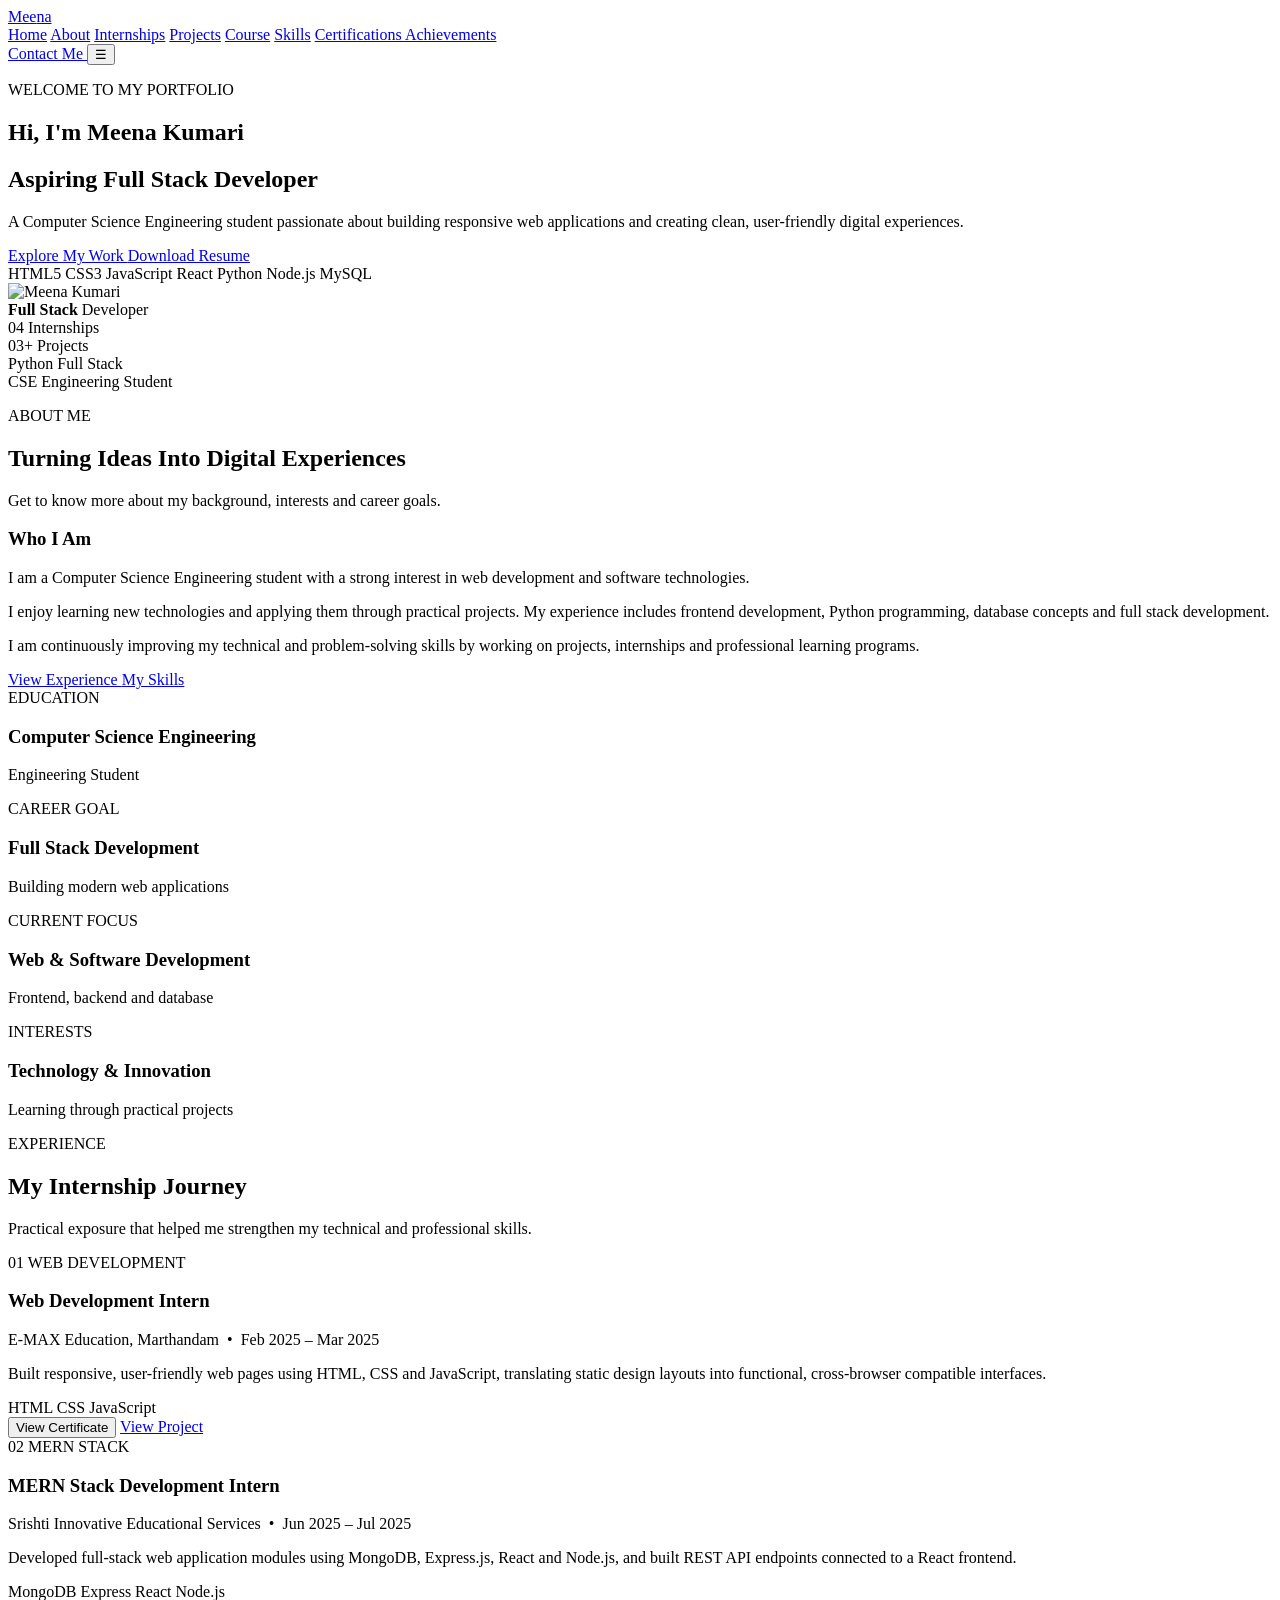
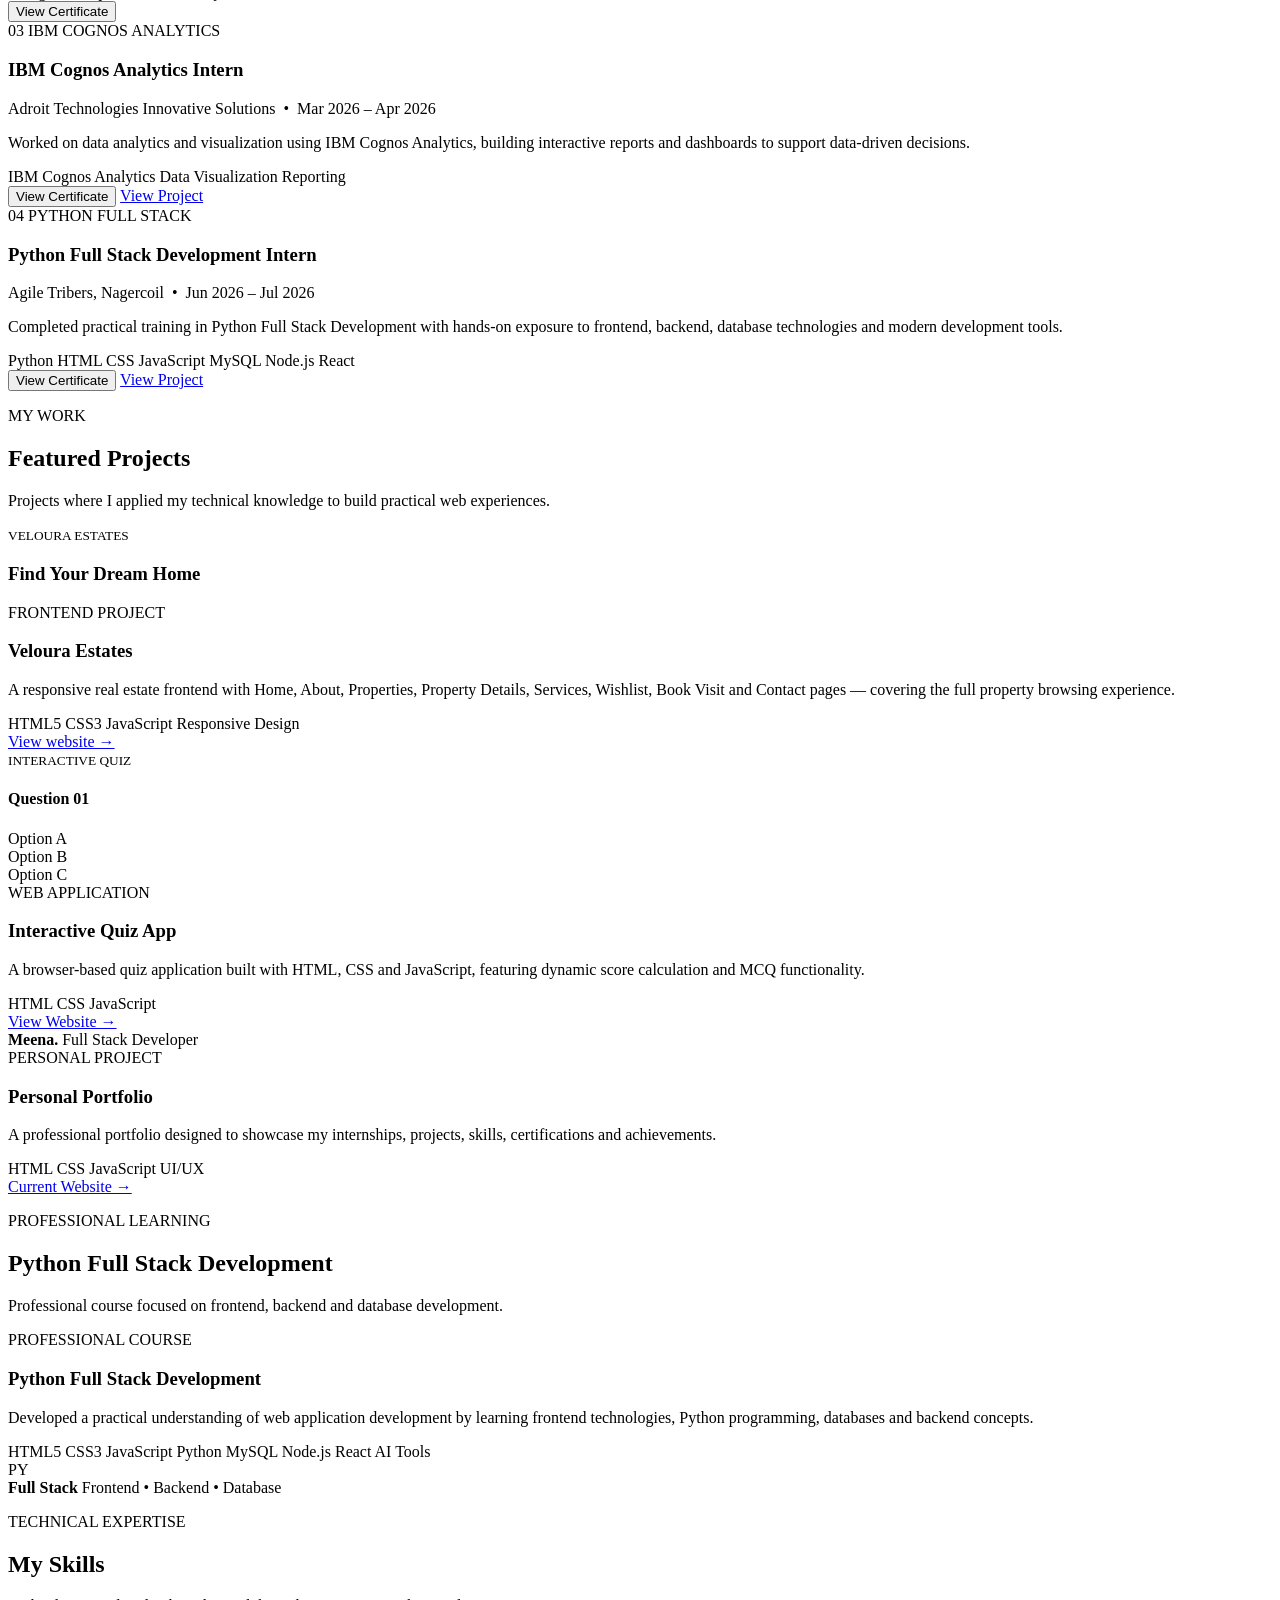
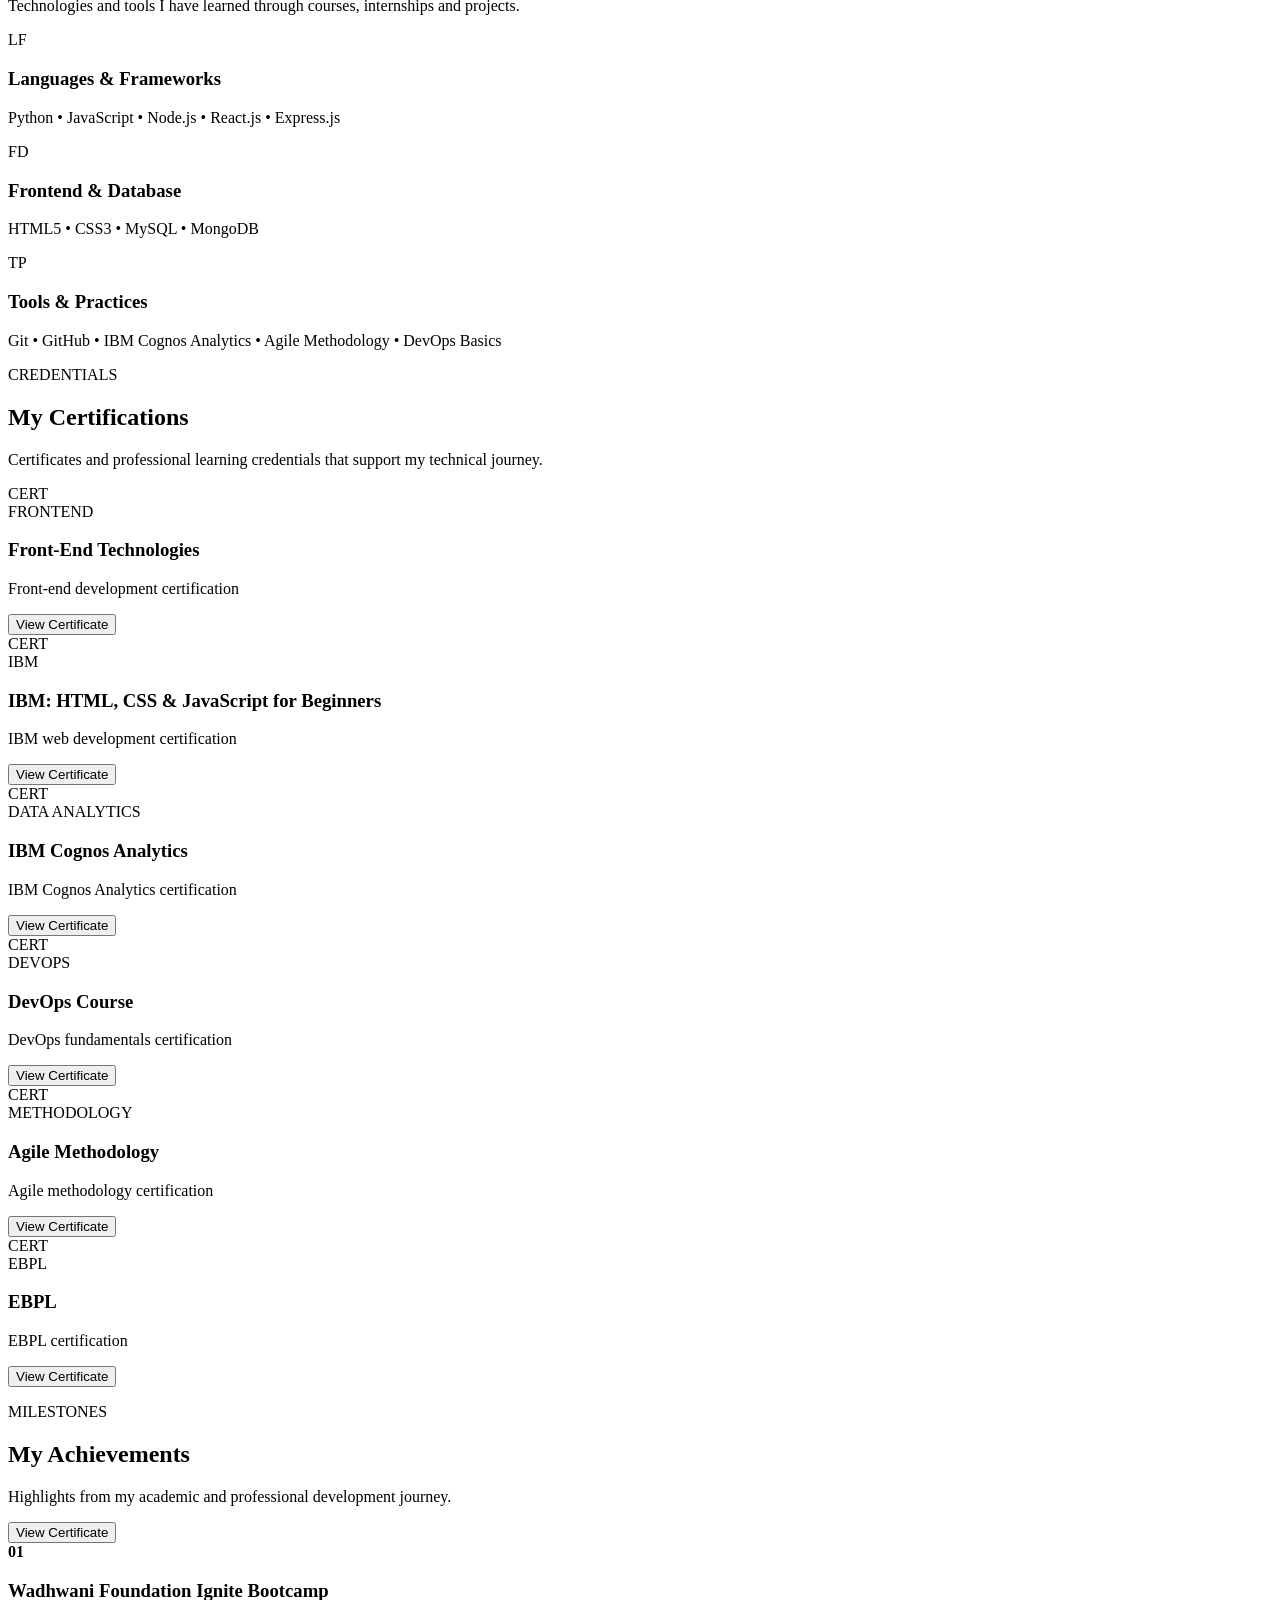
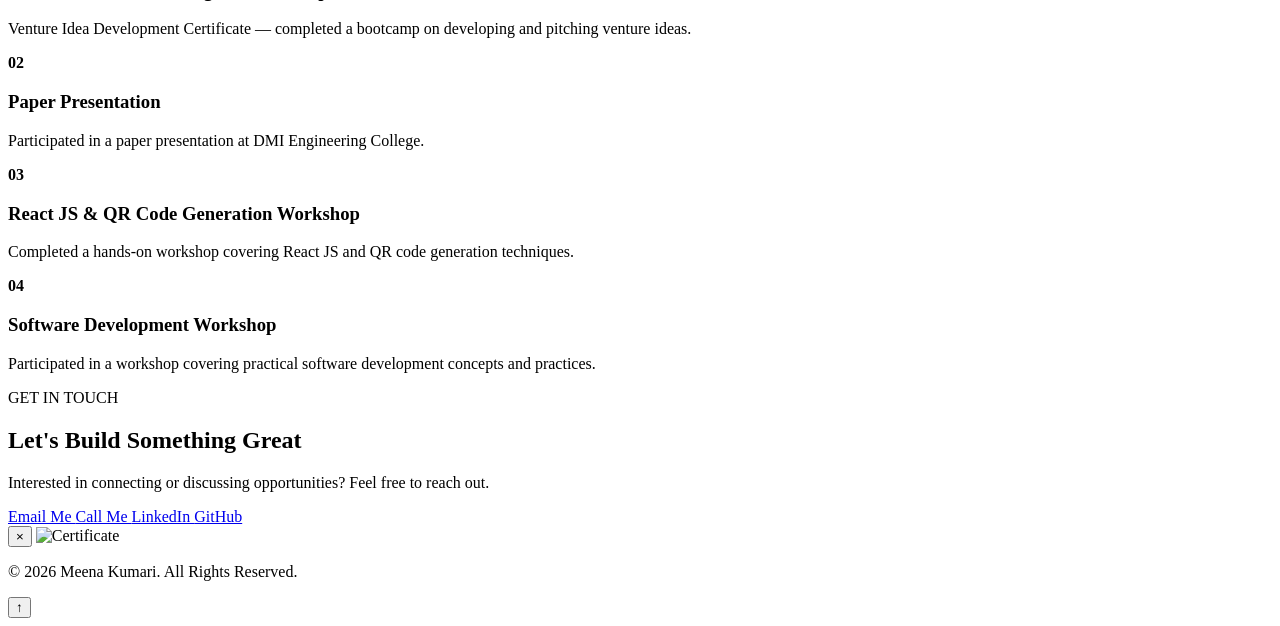
==== index.html @ 663db286 "Update and rename new.html to index.html" ====
<!DOCTYPE html>
<html lang="en">

<head>

    <meta charset="UTF-8">

    <meta name="viewport"
          content="width=device-width, initial-scale=1.0">

    <title>Meena Kumari | Full Stack Developer</title>

    <link rel="stylesheet" href="style.css">

    <link rel="preconnect"
          href="https://fonts.googleapis.com">

    <link rel="preconnect"
          href="https://fonts.gstatic.com"
          crossorigin>

    <link href="https://fonts.googleapis.com/css2?family=Poppins:wght@300;400;500;600;700&display=swap"
          rel="stylesheet">

</head>


<body>


<!-- =====================================================
     NAVBAR
===================================================== -->

<header class="navbar">

    <a href="#home" class="logo">
        Mee<span>na</span>
    </a>


    <nav class="nav-links" id="navLinks">

        <a href="#home" class="active">Home</a>

        <a href="#about">About</a>

        <a href="#internships">Internships</a>

        <a href="#projects">Projects</a>

        <a href="#course">Course</a>

        <a href="#skills">Skills</a>

        <a href="#certifications">
            Certifications
        </a>

        <a href="#achievements">
            Achievements
        </a>

    </nav>


    <a href="#contact"
       class="contact-btn">
        Contact Me
    </a>


    <button class="menu-btn"
            id="menuBtn">
        ☰
    </button>

</header>



<!-- =====================================================
     MAIN
===================================================== -->

<main>


<!-- =====================================================
     HOME
===================================================== -->

<section class="hero-section" id="home">

    <div class="hero-content">

        <p class="section-tag">
            WELCOME TO MY PORTFOLIO
        </p>


        <h1>
            Hi, I'm
            <span>Meena Kumari</span>
        </h1>


        <h2>
            Aspiring Full Stack Developer
        </h2>


        <p class="hero-text">

            A Computer Science Engineering student passionate
            about building responsive web applications and
            creating clean, user-friendly digital experiences.

        </p>


        <div class="hero-buttons">

            <a href="#projects"
               class="btn primary-btn">
                Explore My Work
            </a>

            <a href="resume.pdf"
               class="btn secondary-btn"
               download>
                Download Resume
            </a>

        </div>


        <div class="hero-skills">

            <span>HTML5</span>

            <span>CSS3</span>

            <span>JavaScript</span>

            <span>React</span>

            <span>Python</span>

            <span>Node.js</span>

            <span>MySQL</span>

        </div>

    </div>



    <!-- PROFILE -->

    <div class="hero-profile">

        <div class="profile-ring"></div>

        <div class="profile-glow"></div>

        <img src="mee1.jpeg"
             alt="Meena Kumari">

        <div class="profile-label">

            <strong>
                Full Stack
            </strong>

            <span>
                Developer
            </span>

        </div>

    </div>

</section>



<!-- =====================================================
     QUICK STATS
===================================================== -->

<section class="stats-section">

    <div class="stat-card">

        <span class="stat-number">
            04
        </span>

        <span class="stat-label">
            Internships
        </span>

    </div>


    <div class="stat-card">

        <span class="stat-number">
            03+
        </span>

        <span class="stat-label">
            Projects
        </span>

    </div>


    <div class="stat-card">

        <span class="stat-number">
            Python
        </span>

        <span class="stat-label">
            Full Stack
        </span>

    </div>


    <div class="stat-card">

        <span class="stat-number">
            CSE
        </span>

        <span class="stat-label">
            Engineering Student
        </span>

    </div>

</section>



<!-- =====================================================
     ABOUT
===================================================== -->

<section class="content-section"
         id="about">

    <div class="section-heading">

        <p class="section-tag">
            ABOUT ME
        </p>

        <h2>
            Turning Ideas Into
            <span>Digital Experiences</span>
        </h2>

        <p>
            Get to know more about my background,
            interests and career goals.
        </p>

    </div>


    <div class="about-grid">


        <!-- ABOUT TEXT -->

        <div class="about-content">

            <h3>
                Who I Am
            </h3>

            <p>
                I am a Computer Science Engineering student
                with a strong interest in web development and
                software technologies.
            </p>

            <p>
                I enjoy learning new technologies and applying
                them through practical projects. My experience
                includes frontend development, Python programming,
                database concepts and full stack development.
            </p>

            <p>
                I am continuously improving my technical and
                problem-solving skills by working on projects,
                internships and professional learning programs.
            </p>


            <div class="about-buttons">

                <a href="#internships"
                   class="btn primary-btn">
                    View Experience
                </a>

                <a href="#skills"
                   class="btn secondary-btn">
                    My Skills
                </a>

            </div>

        </div>



        <!-- ABOUT DETAILS -->

        <div class="about-details">

            <div class="detail-card">

                <span>
                    EDUCATION
                </span>

                <h3>
                    Computer Science
                    Engineering
                </h3>

                <p>
                    Engineering Student
                </p>

            </div>


            <div class="detail-card">

                <span>
                    CAREER GOAL
                </span>

                <h3>
                    Full Stack
                    Development
                </h3>

                <p>
                    Building modern web applications
                </p>

            </div>


            <div class="detail-card">

                <span>
                    CURRENT FOCUS
                </span>

                <h3>
                    Web & Software
                    Development
                </h3>

                <p>
                    Frontend, backend and database
                </p>

            </div>


            <div class="detail-card">

                <span>
                    INTERESTS
                </span>

                <h3>
                    Technology &
                    Innovation
                </h3>

                <p>
                    Learning through practical projects
                </p>

            </div>

        </div>

    </div>

</section>



<!-- =====================================================
     INTERNSHIPS
===================================================== -->

<section class="content-section"
         id="internships">

    <div class="section-heading">

        <p class="section-tag">
            EXPERIENCE
        </p>

        <h2>
            My <span>Internship Journey</span>
        </h2>

        <p>
            Practical exposure that helped me strengthen
            my technical and professional skills.
        </p>

    </div>


    <div class="internship-grid">


        <!-- INTERNSHIP 01 -->

        <article class="experience-card">

            <div class="experience-top">

                <span class="experience-number">
                    01
                </span>

                <span class="experience-type">
                    WEB DEVELOPMENT
                </span>

            </div>


            <h3>
                Web Development Intern
            </h3>


            <p class="company">
                E-MAX Education, Marthandam &nbsp;•&nbsp; Feb 2025 – Mar 2025
            </p>


            <p class="experience-description">

                Built responsive, user-friendly web pages using
                HTML, CSS and JavaScript, translating static
                design layouts into functional, cross-browser
                compatible interfaces.

            </p>


            <div class="experience-tags">

                <span>HTML</span>

                <span>CSS</span>

                <span>JavaScript</span>

            </div>


            <div class="experience-buttons">

                <button class="certificate-btn"
                        onclick="openCertificate('emax web.jpeg')">
                    View Certificate
                </button>

                <a href="#home"
                   class="certificate-btn">
                    View Project
                </a>

            </div>

        </article>



        <!-- INTERNSHIP 02 -->

        <article class="experience-card">

            <div class="experience-top">

                <span class="experience-number">
                    02
                </span>

                <span class="experience-type">
                    MERN STACK
                </span>

            </div>


            <h3>
                MERN Stack Development Intern
            </h3>


            <p class="company">
                Srishti Innovative Educational Services &nbsp;•&nbsp; Jun 2025 – Jul 2025
            </p>


            <p class="experience-description">

                Developed full-stack web application modules
                using MongoDB, Express.js, React and Node.js,
                and built REST API endpoints connected to a
                React frontend.

            </p>


            <div class="experience-tags">

                <span>MongoDB</span>

                <span>Express</span>

                <span>React</span>

                <span>Node.js</span>

            </div>


            <button class="certificate-btn"
                    onclick="openCertificate('mernstack.jpeg')">
                View Certificate
            </button>
   

        </article>



        <!-- INTERNSHIP 03 -->

        <article class="experience-card">

            <div class="experience-top">

                <span class="experience-number">
                    03
                </span>

                <span class="experience-type">
                    IBM COGNOS ANALYTICS
                </span>

            </div>


            <h3>
                IBM Cognos Analytics Intern
            </h3>


            <p class="company">
                Adroit Technologies Innovative Solutions &nbsp;•&nbsp; Mar 2026 – Apr 2026
            </p>


            <p class="experience-description">

                Worked on data analytics and visualization using
                IBM Cognos Analytics, building interactive reports
                and dashboards to support data-driven decisions.

            </p>


            <div class="experience-tags">

                <span>IBM Cognos Analytics</span>

                <span>Data Visualization</span>

                <span>Reporting</span>

            </div>

            <div class="experience-buttons">


            <button class="certificate-btn"
                    onclick="openCertificate('ibm.png')">
                View Certificate
            </button>

            <a href="https://drive.google.com/file/d/1_E6LGdq9hbTg37bghK1tk9BzB8Qp-PxA/view?usp=drive_link"
            target="_blank"
                   class="certificate-btn">
                    View Project
                </a>

            </div>

        </article>



        <!-- INTERNSHIP 04 -->

        <article class="experience-card featured-experience">

            <div class="experience-top">

                <span class="experience-number">
                    04
                </span>

                <span class="experience-type">
                    PYTHON FULL STACK
                </span>

            </div>


            <h3>
                Python Full Stack Development Intern
            </h3>


            <p class="company">
                Agile Tribers, Nagercoil &nbsp;•&nbsp; Jun 2026 – Jul 2026
            </p>


            <p class="experience-description">

                Completed practical training in Python Full Stack
                Development with hands-on exposure to frontend,
                backend, database technologies and modern
                development tools.

            </p>


            <div class="experience-tags">

                <span>Python</span>

                <span>HTML</span>

                <span>CSS</span>

                <span>JavaScript</span>

                <span>MySQL</span>

                <span>Node.js</span>

                <span>React</span>

            </div>


            <div class="experience-buttons">

                <button class="certificate-btn"
                        onclick="openCertificate('agile certificate.jpeg')">
                    View Certificate
                </button>

                <a href=" https://meenakumari14340-tech.github.io/Veloura-Estates/"
                   target="_blank"
                   class="certificate-btn">
                    View Project
                </a>

            </div>

        </article>


    </div>

</section>



<!-- =====================================================
     PROJECTS
===================================================== -->

<section class="content-section"
         id="projects">

    <div class="section-heading">

        <p class="section-tag">
            MY WORK
        </p>

        <h2>
            Featured <span>Projects</span>
        </h2>

        <p>
            Projects where I applied my technical knowledge
            to build practical web experiences.
        </p>

    </div>


    <div class="projects-grid">


        <!-- VELOURA ESTATES (FEATURED) -->

        <article class="project-card project-featured">

            <div class="project-preview estate-preview">

                <div class="browser-bar">

                    <i></i>
                    <i></i>
                    <i></i>

                </div>

                <div class="estate-screen">

                    <small>
                        VELOURA ESTATES
                    </small>

                    <h3>
                        Find Your
                        Dream Home
                    </h3>

                    <div class="fake-lines">

                        <span></span>
                        <span></span>
                        <span></span>

                    </div>

                </div>

            </div>


            <div class="project-info">

                <span class="project-type">
                    FRONTEND PROJECT
                </span>

                <h3>
                    Veloura Estates
                </h3>

                <p>
                    A responsive real estate frontend with Home,
                    About, Properties, Property Details, Services,
                    Wishlist, Book Visit and Contact pages —
                    covering the full property browsing experience.
                </p>


                <div class="project-tags">

                    <span>HTML5</span>

                    <span>CSS3</span>

                    <span>JavaScript</span>

                    <span>Responsive Design</span>

                </div>


                <a href=" https://meenakumari14340-tech.github.io/Veloura-Estates/"
                   target="_blank"
                   class="text-link">
                    View website →
                </a>

            </div>

        </article>



        <!-- QUIZ APP -->

        <article class="project-card">

            <div class="project-preview quiz-preview">

                <div class="quiz-box">

                    <small>
                        INTERACTIVE QUIZ
                    </small>

                    <h4>
                        Question 01
                    </h4>

                    <div>
                        Option A
                    </div>

                    <div>
                        Option B
                    </div>

                    <div>
                        Option C
                    </div>

                    <span class="quiz-progress"></span>

                </div>

            </div>


            <div class="project-info">

                <span class="project-type">
                    WEB APPLICATION
                </span>

                <h3>
                    Interactive Quiz App
                </h3>

                <p>
                    A browser-based quiz application built with
                    HTML, CSS and JavaScript, featuring dynamic
                    score calculation and MCQ functionality.
                </p>


                <div class="project-tags">

                    <span>HTML</span>

                    <span>CSS</span>

                    <span>JavaScript</span>

                </div>


                <a href="https://meenakumari14340-tech.github.io/Interactive-Quiz-App/"
                   target="_blank"
                   class="text-link">
                    View Website →
                </a>

            </div>

        </article>



        <!-- PORTFOLIO -->

        <article class="project-card">

            <div class="project-preview portfolio-preview">

                <div class="portfolio-mini">

                    <strong>
                        Meena.
                    </strong>

                    <span>
                        Full Stack Developer
                    </span>

                    <div></div>
                    <div></div>
                    <div></div>

                </div>

            </div>


            <div class="project-info">

                <span class="project-type">
                    PERSONAL PROJECT
                </span>

                <h3>
                    Personal Portfolio
                </h3>

                <p>
                    A professional portfolio designed to
                    showcase my internships, projects,
                    skills, certifications and achievements.
                </p>


                <div class="project-tags">

                    <span>HTML</span>

                    <span>CSS</span>

                    <span>JavaScript</span>

                    <span>UI/UX</span>

                </div>


                <a href="#home"
                   class="text-link">
                    Current Website →
                </a>

            </div>

        </article>


    </div>

</section>



<!-- =====================================================
     PROFESSIONAL COURSE
===================================================== -->

<section class="content-section"
         id="course">

    <div class="section-heading">

        <p class="section-tag">
            PROFESSIONAL LEARNING
        </p>

        <h2>
            Python Full Stack
            <span>Development</span>
        </h2>

        <p>
            Professional course focused on frontend,
            backend and database development.
        </p>

    </div>


    <div class="course-box">


        <div class="course-main">

            <span class="course-label">
                PROFESSIONAL COURSE
            </span>

            <h3>
                Python Full Stack Development
            </h3>

            <p>
                Developed a practical understanding of
                web application development by learning
                frontend technologies, Python programming,
                databases and backend concepts.
            </p>


            <div class="course-tech-list">

                <span>HTML5</span>

                <span>CSS3</span>

                <span>JavaScript</span>

                <span>Python</span>

                <span>MySQL</span>

                <span>Node.js</span>

                <span>React</span>

                <span>AI Tools</span>

            </div>

        </div>


        <div class="course-side">

            <div class="course-icon">
                PY
            </div>

            <strong>
                Full Stack
            </strong>

            <span>
                Frontend • Backend • Database
            </span>


            <!-- <button class="certificate-btn"
                    onclick="openCertificate('images/course-certificate.jpg')">
                View Certificate
            </button> -->

        </div>

    </div>

</section>



<!-- =====================================================
     SKILLS
===================================================== -->

<section class="content-section"
         id="skills">

    <div class="section-heading">

        <p class="section-tag">
            TECHNICAL EXPERTISE
        </p>

        <h2>
            My <span>Skills</span>
        </h2>

        <p>
            Technologies and tools I have learned through
            courses, internships and projects.
        </p>

    </div>


    <div class="skills-grid">


        <div class="skill-card">

            <span class="skill-icon">
                LF
            </span>

            <h3>
                Languages &amp; Frameworks
            </h3>

            <p>
                Python • JavaScript • Node.js • React.js • Express.js
            </p>

        </div>


        <div class="skill-card">

            <span class="skill-icon">
                FD
            </span>

            <h3>
                Frontend &amp; Database
            </h3>

            <p>
                HTML5 • CSS3 • MySQL • MongoDB
            </p>

        </div>


        <div class="skill-card">

            <span class="skill-icon">
                TP
            </span>

            <h3>
                Tools &amp; Practices
            </h3>

            <p>
                Git • GitHub • IBM Cognos Analytics • Agile Methodology • DevOps Basics
            </p>

        </div>

    </div>

</section>



<!-- =====================================================
     CERTIFICATIONS
===================================================== -->

<section class="content-section"
         id="certifications">

    <div class="section-heading">

        <p class="section-tag">
            CREDENTIALS
        </p>

        <h2>
            My <span>Certifications</span>
        </h2>

        <p>
            Certificates and professional learning credentials
            that support my technical journey.
        </p>

    </div>


    <div class="certificate-grid">


        <article class="certificate-card">

            <div class="certificate-icon">
                CERT
            </div>

            <span>
                FRONTEND
            </span>

            <h3>
                Front-End Technologies
            </h3>

            <p>
                Front-end development certification
            </p>

            <button class="certificate-btn"
                    onclick="openCertificate('frontend.png')">
                View Certificate
            </button>

        </article>


        <article class="certificate-card">

            <div class="certificate-icon">
                CERT
            </div>

            <span>
                IBM
            </span>

            <h3>
                IBM: HTML, CSS &amp; JavaScript for Beginners
            </h3>

            <p>
                IBM web development certification
            </p>

            <button class="certificate-btn"
                    onclick="openCertificate('ibm front end.png')">
                View Certificate
            </button>

        </article>


        <article class="certificate-card">

            <div class="certificate-icon">
                CERT
            </div>

            <span>
                DATA ANALYTICS
            </span>

            <h3>
                IBM Cognos Analytics
            </h3>

            <p>
                IBM Cognos Analytics certification
            </p>

            <button class="certificate-btn"
                    onclick="openCertificate('cognos.png')">
                View Certificate
            </button>

        </article>


        <article class="certificate-card">

            <div class="certificate-icon">
                CERT
            </div>

            <span>
                DEVOPS
            </span>

            <h3>
                DevOps Course
            </h3>

            <p>
                DevOps fundamentals certification
            </p>

            <button class="certificate-btn"
                    onclick="openCertificate('devops.png')">
                View Certificate
            </button>

        </article>


        <article class="certificate-card">

            <div class="certificate-icon">
                CERT
            </div>

            <span>
                METHODOLOGY
            </span>

            <h3>
                Agile Methodology
            </h3>

            <p>
                Agile methodology certification
            </p>

            <button class="certificate-btn"
                    onclick="openCertificate('agile.png')">
                View Certificate
            </button>

        </article>


        <article class="certificate-card">

            <div class="certificate-icon">
                CERT
            </div>

            <span>
                EBPL
            </span>

            <h3>
                EBPL
            </h3>

            <p>
                EBPL certification
            </p>

            <button class="certificate-btn"
                    onclick="openCertificate('ebpl.png')">
                View Certificate
            </button>

        </article>


    </div>

</section>



<!-- =====================================================
     ACHIEVEMENTS
===================================================== -->

<section class="content-section"
         id="achievements">

    <div class="section-heading">

        <p class="section-tag">
            MILESTONES
        </p>

        <h2>
            My <span>Achievements</span>
        </h2>

        <p>
            Highlights from my academic and professional
            development journey.
        </p>

        <button class="certificate-btn"
                    onclick="openCertificate('images/course-certificate.jpg')">
                View Certificate
            </button>

    </div>


    <div class="achievement-grid">

        <div class="achievement-card">

            <strong>
                01
            </strong>

            <h3>
                Wadhwani Foundation Ignite Bootcamp
            </h3>

            <p>
                Venture Idea Development Certificate — completed
                a bootcamp on developing and pitching venture ideas.
            </p>

        </div>


        <div class="achievement-card">

            <strong>
                02
            </strong>

            <h3>
                Paper Presentation
            </h3>

            <p>
                Participated in a paper presentation at
                DMI Engineering College.
            </p>

        </div>


        <div class="achievement-card">

            <strong>
                03
            </strong>

            <h3>
                React JS &amp; QR Code Generation Workshop
            </h3>

            <p>
                Completed a hands-on workshop covering React JS
                and QR code generation techniques.
            </p>

        </div>


        <div class="achievement-card">

            <strong>
                04
            </strong>

            <h3>
                Software Development Workshop
            </h3>

            <p>
                Participated in a workshop covering practical
                software development concepts and practices.
            </p>

        </div>

    </div>

</section>



<!-- =====================================================
     CONTACT
===================================================== -->

<section class="contact-section"
         id="contact">

    <div class="contact-box">

        <p class="section-tag">
            GET IN TOUCH
        </p>

        <h2>
            Let's Build Something
            <span>Great</span>
        </h2>

        <p>
            Interested in connecting or discussing
            opportunities? Feel free to reach out.
        </p>


        <div class="contact-links">

            <a href="https://mail.google.com/mail/u/0/"target="_blank">
                Email Me
            </a>

            <a href="tel:+919487984117">
                Call Me
            </a>

            <a href="https://www.linkedin.com/in/meena-kumari-r-40291640a"
               target="_blank">
                LinkedIn
            </a>

            <a href="https://github.com/meenakumari14340-tech"
               target="_blank">
                GitHub
            </a>

        </div>

    </div>

</section>


</main>



<!-- =====================================================
     CERTIFICATE MODAL
===================================================== -->

<div class="certificate-modal"
     id="certificateModal">

    <button class="modal-close"
            onclick="closeCertificate()">
        ×
    </button>

    <img id="certificateImage"
         src=""
         alt="Certificate">

</div>



<!-- =====================================================
     FOOTER
===================================================== -->

<footer>

    <p>
        © 2026 Meena Kumari. All Rights Reserved.
    </p>

</footer>



<!-- =====================================================
     BACK TO TOP
===================================================== -->

<button class="back-to-top"
        id="backToTop"
        aria-label="Back to top">
    ↑
</button>


<script src="scripy.js"></script>

</body>

</html>
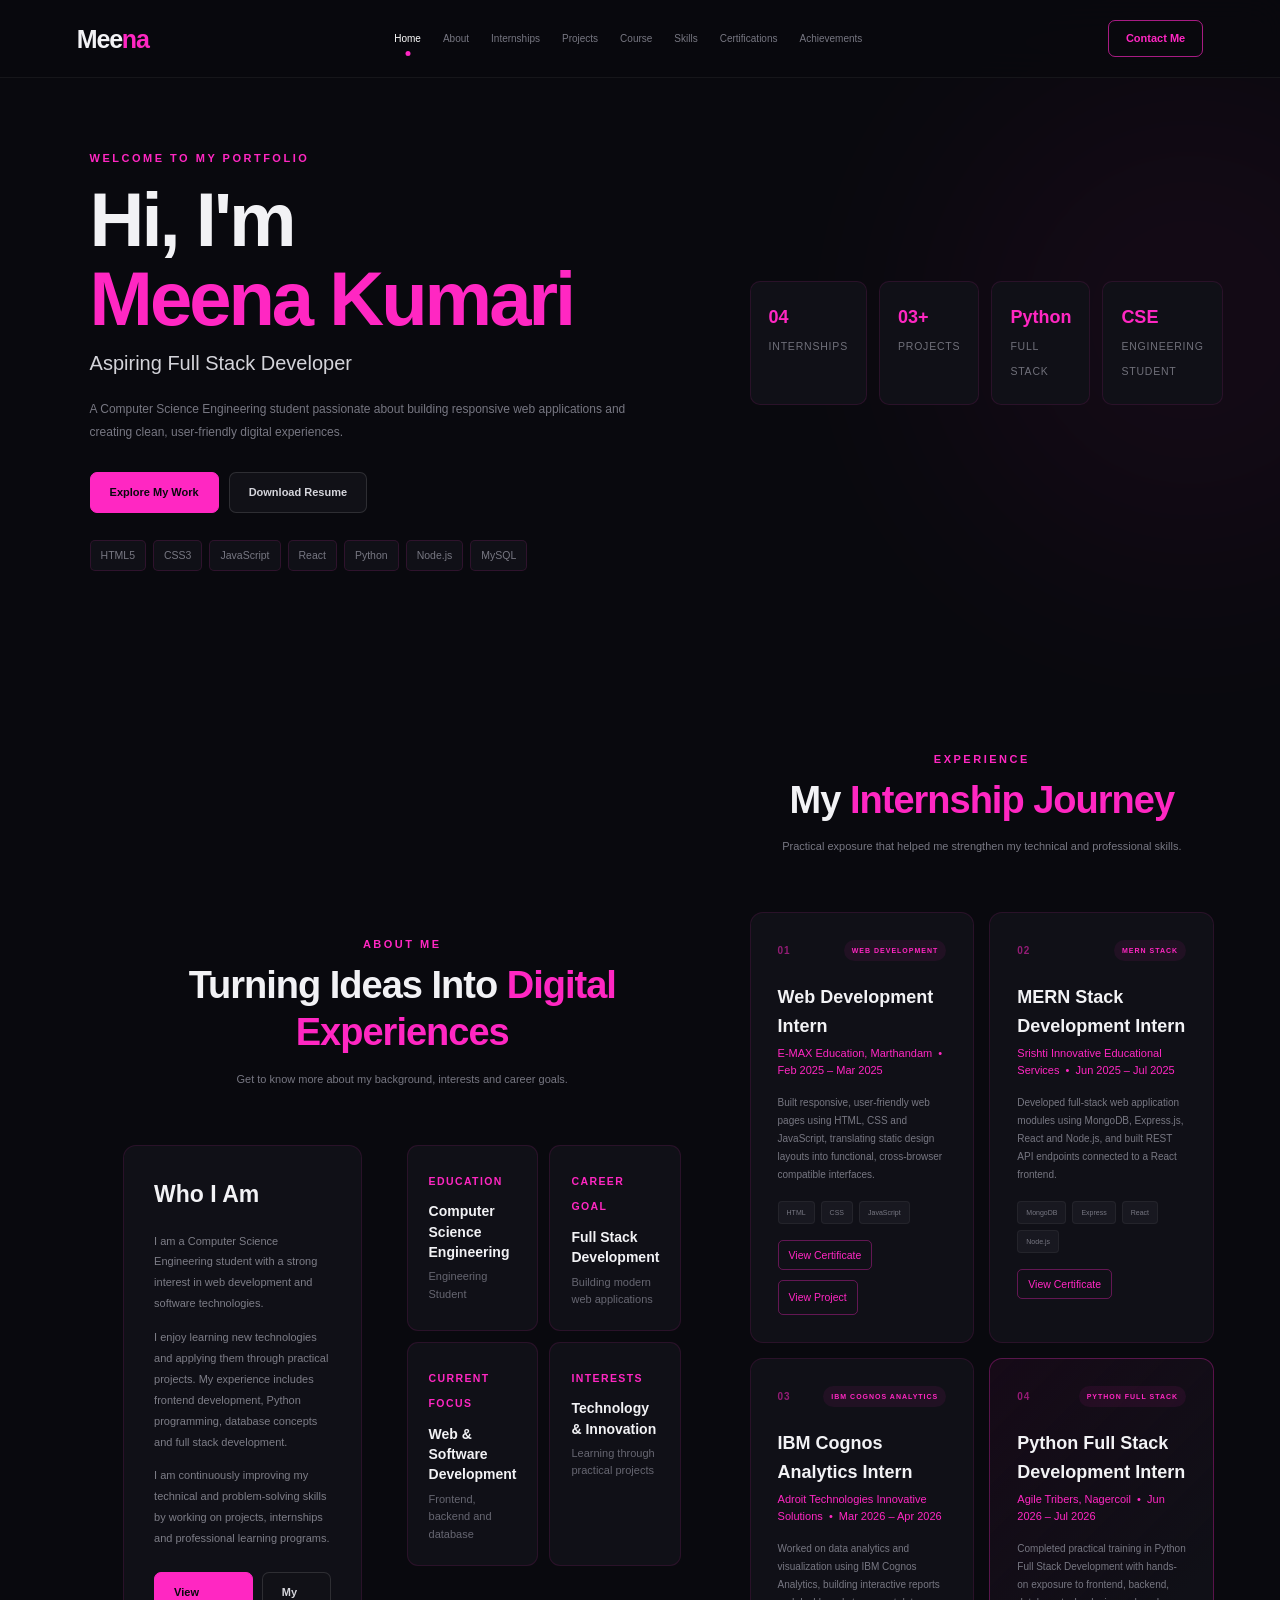
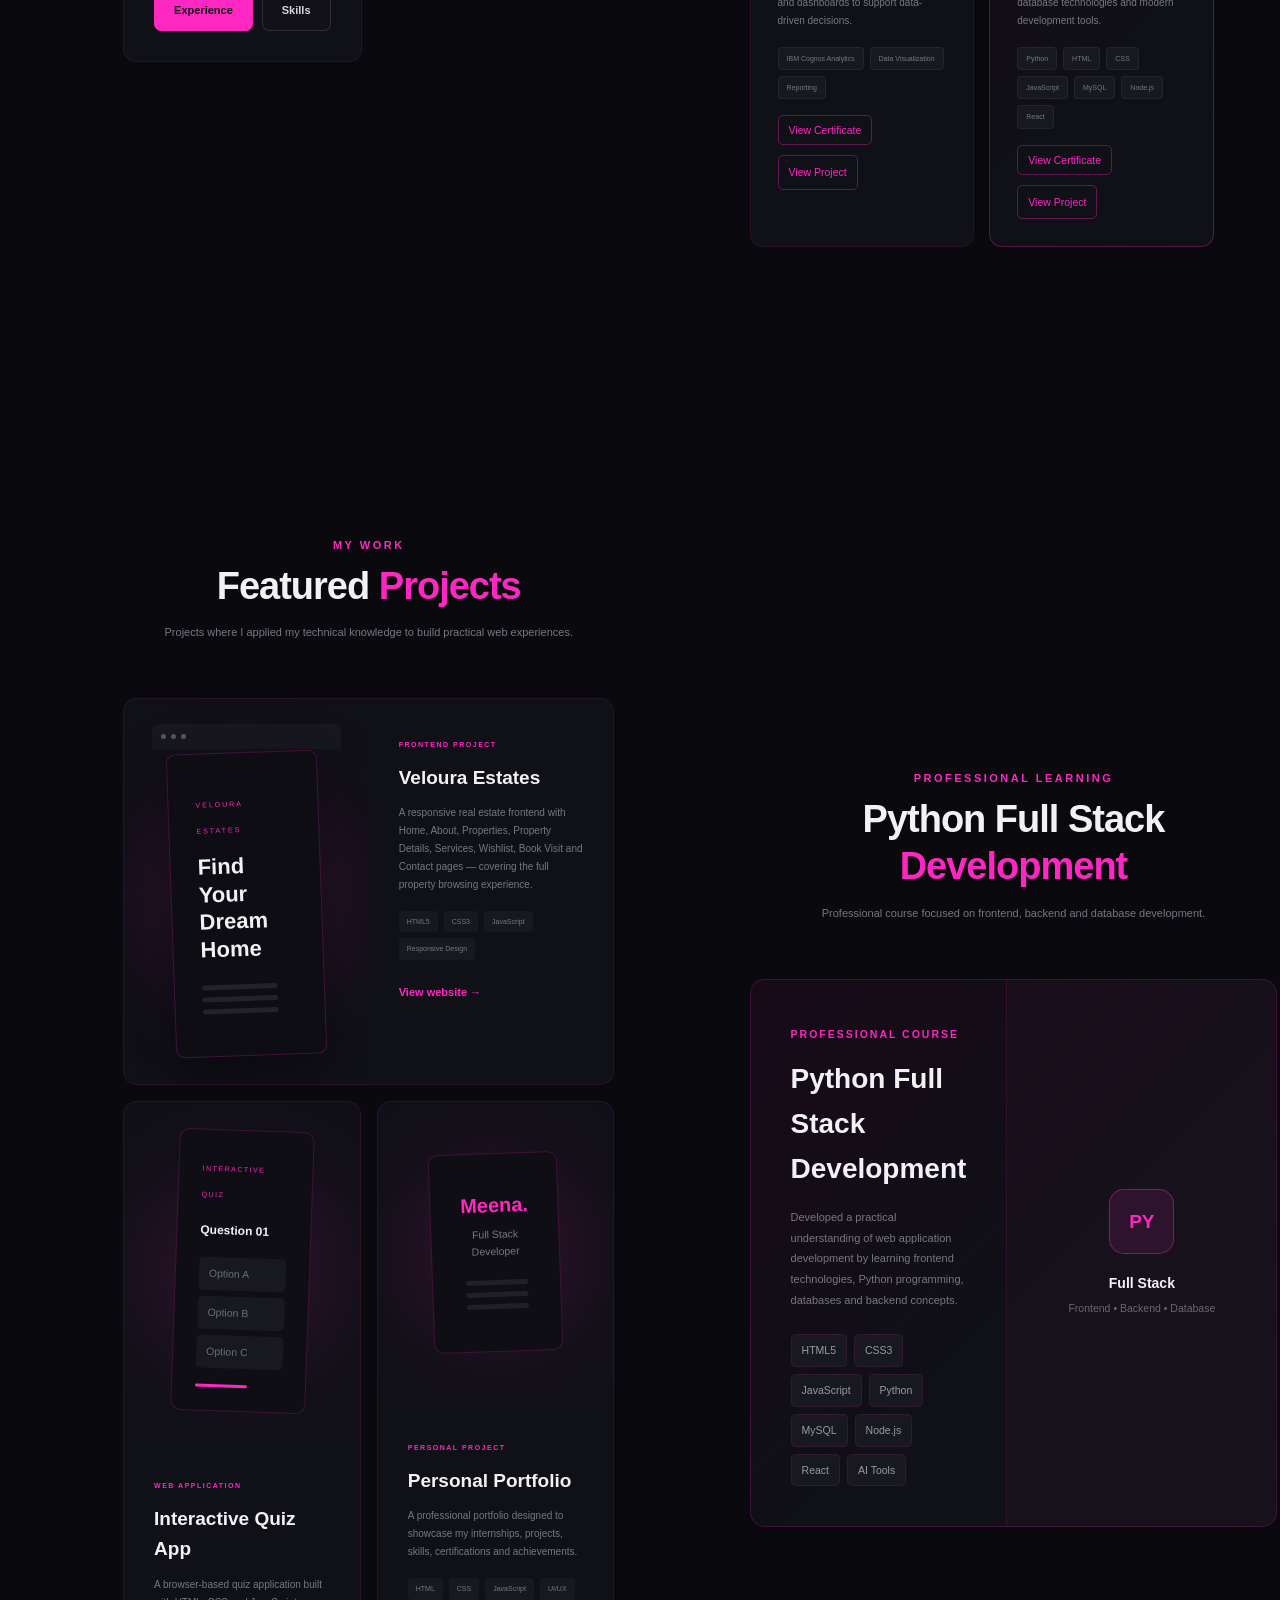
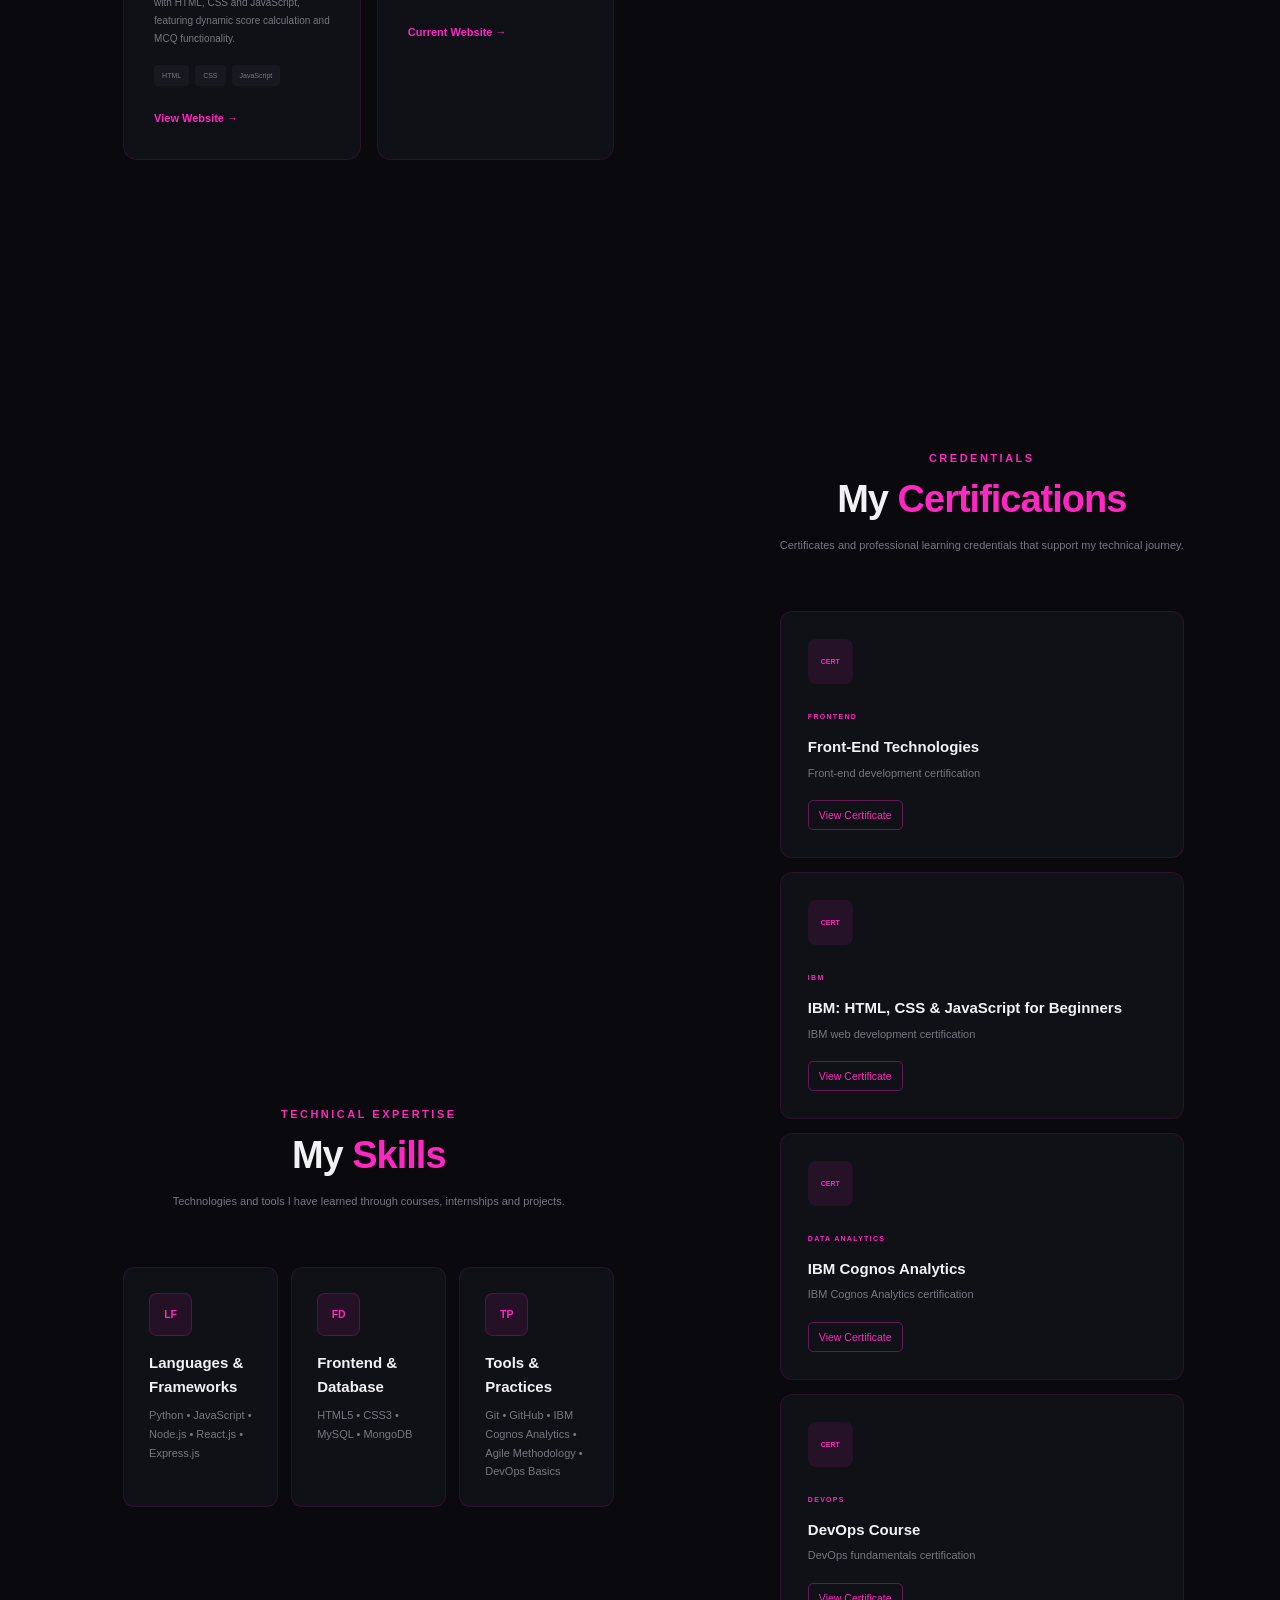
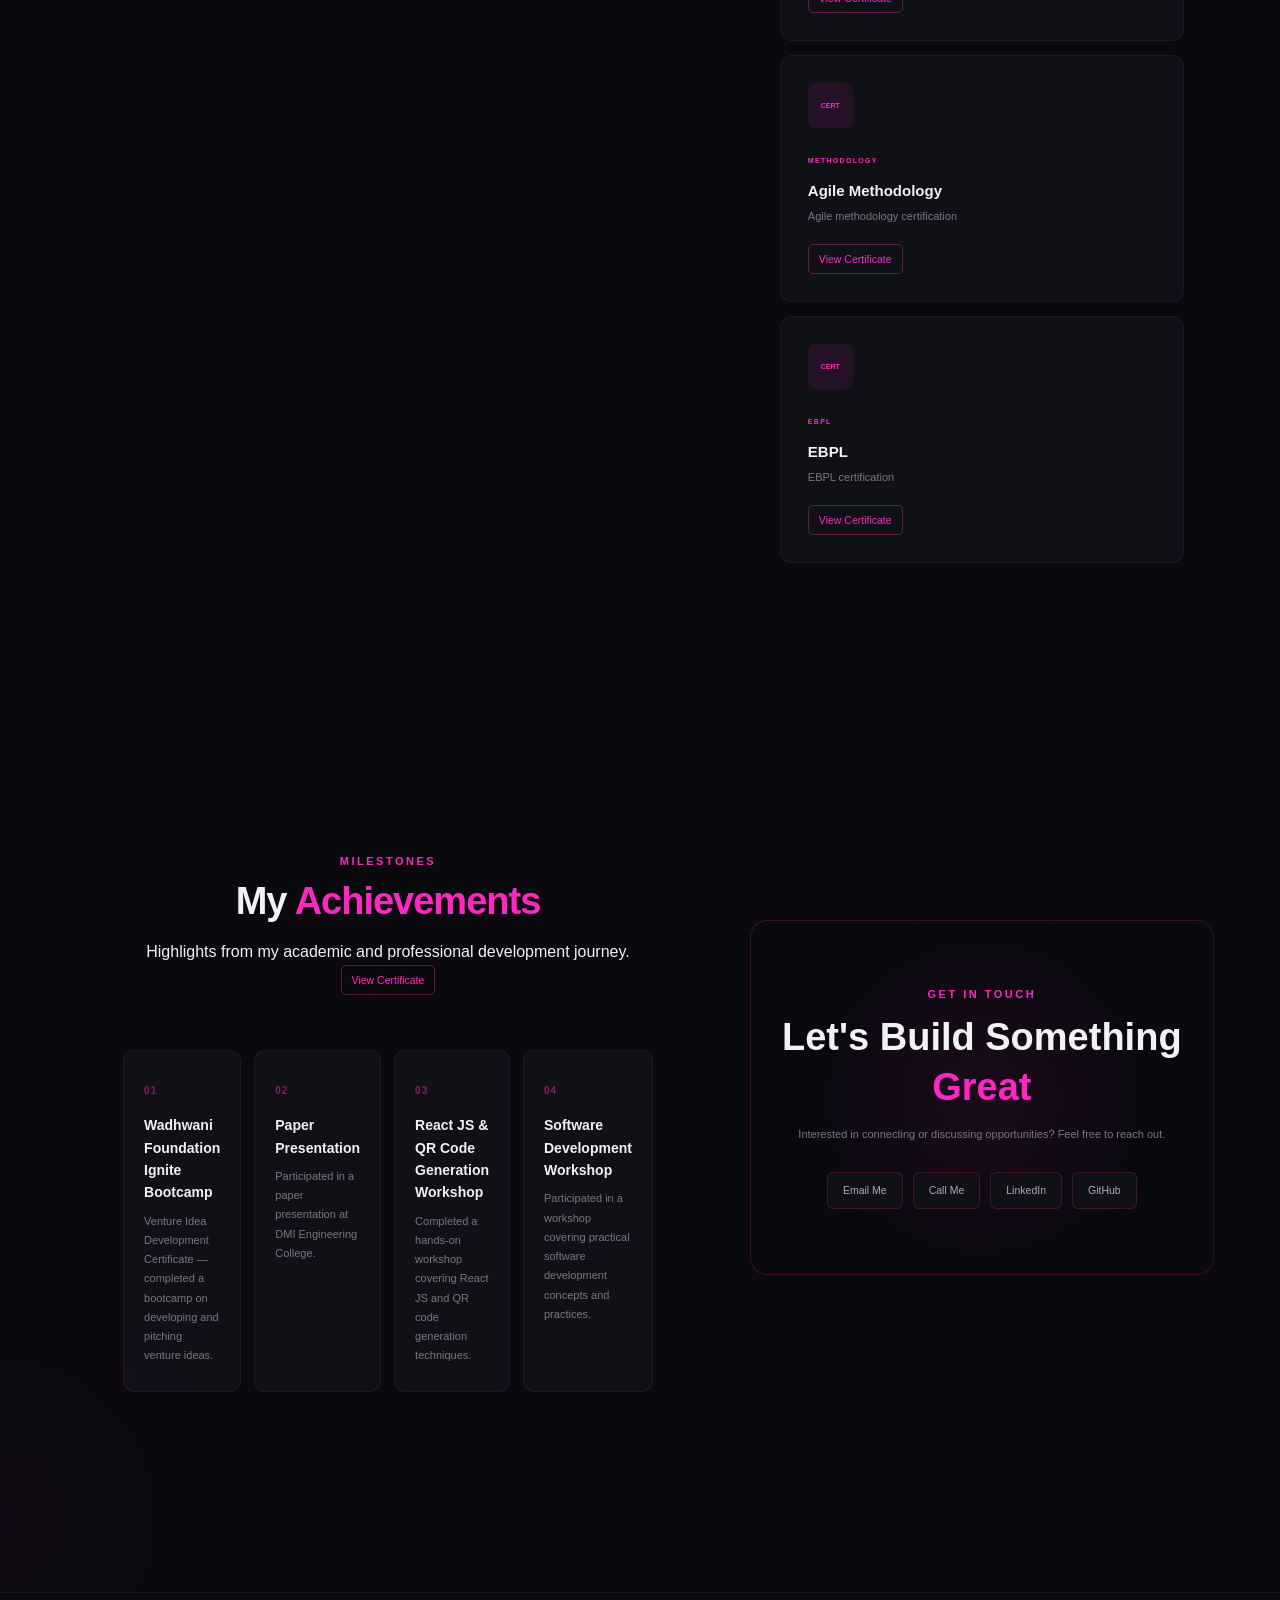
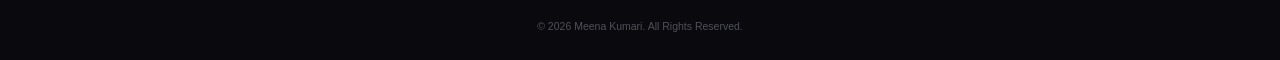
==== commit 020b80f3: "Update index.html" ====
--- a/index.html
+++ b/index.html
@@ -159,7 +159,7 @@
 
     <!-- PROFILE -->
 
-    <div class="hero-profile">
+    <!-- <div class="hero-profile">
 
         <div class="profile-ring"></div>
 
@@ -182,7 +182,7 @@
 
     </div>
 
-</section>
+</section> -->
 
 
 
--- a/style.css
+++ b/style.css
@@ -0,0 +1,2168 @@
+/* =====================================================
+   GLOBAL
+===================================================== */
+
+* {
+    margin: 0;
+    padding: 0;
+    box-sizing: border-box;
+}
+
+html {
+    scroll-behavior: smooth;
+}
+
+body {
+    font-family: "Poppins", sans-serif;
+    background: #09090e;
+    color: #f2f2f5;
+    line-height: 1.6;
+    overflow-x: hidden;
+}
+
+body::selection {
+    background: #ff27c2;
+    color: #09090e;
+}
+
+a {
+    text-decoration: none;
+    color: inherit;
+}
+
+button,
+a {
+    -webkit-tap-highlight-color: transparent;
+}
+
+section {
+    scroll-margin-top: 90px;
+}
+
+
+/* =====================================================
+   NAVBAR
+===================================================== */
+
+.navbar {
+    position: fixed;
+    top: 0;
+    left: 0;
+    z-index: 1000;
+
+    width: 100%;
+    height: 78px;
+
+    padding: 0 6%;
+
+    display: flex;
+    align-items: center;
+    justify-content: space-between;
+
+    background: rgba(9, 9, 14, 0.82);
+    backdrop-filter: blur(18px);
+    -webkit-backdrop-filter: blur(18px);
+
+    border-bottom: 1px solid rgba(255, 255, 255, 0.055);
+
+    transition: 0.3s ease;
+}
+
+.logo {
+    font-size: 25px;
+    font-weight: 700;
+    letter-spacing: -1.2px;
+}
+
+.logo span {
+    color: #ff27c2;
+}
+
+.nav-links {
+    display: flex;
+    align-items: center;
+    gap: 22px;
+}
+
+.nav-links a {
+    position: relative;
+
+    color: #777782;
+
+    font-size: 10px;
+    font-weight: 500;
+
+    transition: 0.3s ease;
+}
+
+.nav-links a:hover,
+.nav-links a.active {
+    color: #ffffff;
+}
+
+.nav-links a.active::after {
+    content: "";
+
+    position: absolute;
+
+    left: 50%;
+    bottom: -9px;
+
+    width: 5px;
+    height: 5px;
+
+    border-radius: 50%;
+
+    background: #ff27c2;
+
+    transform: translateX(-50%);
+}
+
+.contact-btn {
+    padding: 9px 17px;
+
+    border: 1px solid rgba(255, 39, 194, 0.65);
+    border-radius: 7px;
+
+    color: #ff27c2;
+
+    font-size: 11px;
+    font-weight: 600;
+
+    transition: 0.3s ease;
+}
+
+.contact-btn:hover {
+    background: #ff27c2;
+    color: #09090e;
+
+    box-shadow: 0 0 25px rgba(255, 39, 194, 0.18);
+}
+
+.menu-btn {
+    display: none;
+
+    border: none;
+    background: transparent;
+
+    color: #ffffff;
+
+    font-size: 23px;
+
+    cursor: pointer;
+}
+
+
+/* =====================================================
+   COMMON
+===================================================== */
+
+.section-tag {
+    color: #ff27c2;
+
+    font-size: 11px;
+    font-weight: 600;
+
+    letter-spacing: 2.5px;
+
+    text-transform: uppercase;
+}
+
+.content-section {
+    max-width: 1180px;
+
+    margin: auto;
+
+    padding: 110px 6%;
+}
+
+.section-heading {
+    max-width: 720px;
+
+    margin: 0 auto 55px;
+
+    text-align: center;
+}
+
+.section-heading h2 {
+    margin-top: 8px;
+    margin-bottom: 13px;
+
+    font-size: 38px;
+    line-height: 1.25;
+
+    letter-spacing: -1px;
+}
+
+.section-heading h2 span {
+    color: #ff27c2;
+}
+
+.section-heading > p:last-child {
+    color: #777782;
+
+    font-size: 11px;
+
+    line-height: 1.8;
+}
+
+
+/* =====================================================
+   BUTTONS
+===================================================== */
+
+.btn {
+    display: inline-flex;
+
+    align-items: center;
+    justify-content: center;
+
+    padding: 11px 19px;
+
+    border-radius: 7px;
+
+    font-size: 11px;
+    font-weight: 600;
+
+    transition: 0.3s ease;
+}
+
+.primary-btn {
+    background: #ff27c2;
+
+    border: 1px solid #ff27c2;
+
+    color: #09090e;
+}
+
+.primary-btn:hover {
+    transform: translateY(-3px);
+
+    box-shadow:
+        0 12px 28px
+        rgba(255, 39, 194, 0.22);
+}
+
+.secondary-btn {
+    background: #111117;
+
+    border: 1px solid rgba(255, 255, 255, 0.12);
+
+    color: #d6d6dc;
+}
+
+.secondary-btn:hover {
+    transform: translateY(-3px);
+
+    border-color: #ff27c2;
+
+    color: #ff27c2;
+}
+
+
+/* =====================================================
+   HERO
+===================================================== */
+
+.hero-section {
+    min-height: 100vh;
+
+    position: relative;
+
+    padding: 150px 7% 90px;
+
+    display: grid;
+
+    grid-template-columns: 1.15fr 0.85fr;
+
+    align-items: center;
+
+    gap: 70px;
+
+    overflow: hidden;
+}
+
+.hero-section::before {
+    content: "";
+
+    position: absolute;
+
+    width: 500px;
+    height: 500px;
+
+    top: 70px;
+    right: -160px;
+
+    border-radius: 50%;
+
+    background: #ff27c2;
+
+    opacity: 0.045;
+
+    filter: blur(110px);
+
+    pointer-events: none;
+}
+
+.hero-section::after {
+    content: "";
+
+    position: absolute;
+
+    width: 350px;
+    height: 350px;
+
+    left: -180px;
+    bottom: -100px;
+
+    border-radius: 50%;
+
+    background: #ff27c2;
+
+    opacity: 0.025;
+
+    filter: blur(100px);
+
+    pointer-events: none;
+}
+
+.hero-content {
+    position: relative;
+    z-index: 2;
+
+    max-width: 680px;
+}
+
+.hero-content h1 {
+    margin: 12px 0 8px;
+
+    font-size: clamp(48px, 6vw, 76px);
+
+    line-height: 1.05;
+
+    letter-spacing: -3px;
+}
+
+.hero-content h1 span {
+    display: block;
+
+    color: #ff27c2;
+}
+
+.hero-content h2 {
+    margin-bottom: 19px;
+
+    color: #d4d4da;
+
+    font-size: 20px;
+
+    font-weight: 500;
+}
+
+.hero-text {
+    max-width: 570px;
+
+    margin-bottom: 28px;
+
+    color: #777782;
+
+    font-size: 12px;
+
+    line-height: 1.9;
+}
+
+.hero-buttons {
+    display: flex;
+
+    gap: 10px;
+
+    margin-bottom: 27px;
+}
+
+.hero-skills {
+    display: flex;
+
+    flex-wrap: wrap;
+
+    gap: 7px;
+}
+
+.hero-skills span {
+    padding: 6px 10px;
+
+    border: 1px solid rgba(255, 39, 194, 0.13);
+
+    background: #101017;
+
+    border-radius: 5px;
+
+    color: #777782;
+
+    font-size: 10.5px;
+
+    transition: 0.3s;
+}
+
+.hero-skills span:hover {
+    color: #ff27c2;
+
+    border-color: rgba(255, 39, 194, 0.5);
+}
+
+
+/* =====================================================
+   HERO PROFILE
+===================================================== */
+
+.hero-profile {
+    min-height: 470px;
+
+    position: relative;
+
+    display: flex;
+
+    align-items: center;
+    justify-content: center;
+}
+
+.hero-profile img {
+    position: relative;
+    z-index: 3;
+
+    width: 310px;
+    height: 400px;
+
+    object-fit: cover;
+
+    border-radius: 18px;
+
+    border: 1px solid rgba(255, 39, 194, 0.5);
+
+    box-shadow:
+        0 25px 70px rgba(0, 0, 0, 0.5);
+
+    transition: 0.4s ease;
+}
+
+.hero-profile img:hover {
+    transform: translateY(-8px);
+
+    border-color: #ff27c2;
+
+    box-shadow:
+        0 25px 75px
+        rgba(255, 39, 194, 0.12);
+}
+
+.profile-ring {
+    position: absolute;
+
+    width: 350px;
+    height: 440px;
+
+    border: 1px solid rgba(255, 39, 194, 0.14);
+
+    border-radius: 25px;
+
+    transform: rotate(5deg);
+}
+
+.profile-glow {
+    position: absolute;
+
+    width: 280px;
+    height: 280px;
+
+    border-radius: 50%;
+
+    background: #ff27c2;
+
+    opacity: 0.11;
+
+    filter: blur(90px);
+}
+
+.profile-label {
+    position: absolute;
+
+    z-index: 5;
+
+    right: 4%;
+
+    bottom: 35px;
+
+    padding: 12px 16px;
+
+    display: flex;
+
+    flex-direction: column;
+
+    background: rgba(15, 15, 22, 0.9);
+
+    border: 1px solid rgba(255, 39, 194, 0.25);
+
+    border-radius: 9px;
+
+    backdrop-filter: blur(10px);
+}
+
+.profile-label strong {
+    color: #ff27c2;
+
+    font-size: 10px;
+}
+
+.profile-label span {
+    color: #888892;
+
+    font-size: 10.5px;
+}
+
+
+/* =====================================================
+   STATS
+===================================================== */
+
+.stats-section {
+    max-width: 1080px;
+
+    margin: -5px auto 30px;
+
+    padding: 0 6%;
+
+    display: grid;
+
+    grid-template-columns: repeat(4, 1fr);
+
+    gap: 12px;
+
+    position: relative;
+
+    z-index: 10;
+}
+
+.stat-card {
+    padding: 21px 18px;
+
+    background: #101017;
+
+    border: 1px solid rgba(255, 39, 194, 0.11);
+
+    border-radius: 10px;
+
+    transition: 0.3s ease;
+}
+
+.stat-card:hover {
+    transform: translateY(-5px);
+
+    border-color: rgba(255, 39, 194, 0.5);
+
+    box-shadow:
+        0 12px 30px
+        rgba(255, 39, 194, 0.05);
+}
+
+.stat-number {
+    display: block;
+
+    color: #ff27c2;
+
+    font-size: 18px;
+
+    font-weight: 600;
+}
+
+.stat-label {
+    color: #70707a;
+
+    font-size: 10.5px;
+
+    text-transform: uppercase;
+
+    letter-spacing: 0.8px;
+}
+
+
+/* =====================================================
+   ABOUT
+===================================================== */
+
+.about-grid {
+    display: grid;
+
+    grid-template-columns: 1fr 1fr;
+
+    gap: 45px;
+
+    align-items: start;
+}
+
+.about-content {
+    padding: 30px;
+
+    background: #101017;
+
+    border: 1px solid rgba(255, 39, 194, 0.11);
+
+    border-radius: 13px;
+}
+
+.about-content h3 {
+    margin-bottom: 18px;
+
+    font-size: 23px;
+}
+
+.about-content p {
+    margin-bottom: 13px;
+
+    color: #7d7d87;
+
+    font-size: 11px;
+
+    line-height: 1.9;
+}
+
+.about-buttons {
+    display: flex;
+
+    gap: 9px;
+
+    margin-top: 23px;
+}
+
+.about-details {
+    display: grid;
+
+    grid-template-columns: repeat(2, 1fr);
+
+    gap: 11px;
+}
+
+.detail-card {
+    min-height: 155px;
+
+    padding: 21px;
+
+    background: #101017;
+
+    border: 1px solid rgba(255, 39, 194, 0.11);
+
+    border-radius: 11px;
+
+    transition: 0.3s ease;
+}
+
+.detail-card:hover {
+    transform: translateY(-4px);
+
+    border-color: rgba(255, 39, 194, 0.45);
+}
+
+.detail-card > span {
+    color: #ff27c2;
+
+    font-size: 10.5px;
+
+    font-weight: 600;
+
+    letter-spacing: 1.4px;
+}
+
+.detail-card h3 {
+    margin: 9px 0 6px;
+
+    font-size: 14px;
+
+    line-height: 1.45;
+}
+
+.detail-card p {
+    color: #666671;
+
+    font-size: 11px;
+}
+
+
+/* =====================================================
+   INTERNSHIPS
+===================================================== */
+
+.internship-grid {
+    display: grid;
+
+    grid-template-columns: repeat(2, 1fr);
+
+    gap: 15px;
+}
+
+.experience-card {
+    padding: 27px;
+
+    background: #101017;
+
+    border: 1px solid rgba(255, 39, 194, 0.11);
+
+    border-radius: 13px;
+
+    transition: 0.35s ease;
+}
+
+.experience-card:hover {
+    transform: translateY(-6px);
+
+    border-color: rgba(255, 39, 194, 0.5);
+
+    box-shadow:
+        0 15px 35px
+        rgba(255, 39, 194, 0.06);
+}
+
+.featured-experience {
+    border-color: rgba(255, 39, 194, 0.3);
+
+    background:
+        linear-gradient(
+            135deg,
+            rgba(255, 39, 194, 0.055),
+            #101017 60%
+        );
+}
+
+.experience-top {
+    display: flex;
+
+    align-items: center;
+    justify-content: space-between;
+
+    margin-bottom: 22px;
+}
+
+.experience-number {
+    color: rgba(255, 39, 194, 0.55);
+
+    font-size: 10px;
+
+    font-weight: 600;
+
+    letter-spacing: 1px;
+}
+
+.experience-type {
+    padding: 5px 8px;
+
+    background: rgba(255, 39, 194, 0.07);
+
+    border-radius: 20px;
+
+    color: #ff27c2;
+
+    font-size: 7px;
+
+    font-weight: 600;
+
+    letter-spacing: 1px;
+}
+
+.experience-card h3 {
+    margin-bottom: 4px;
+
+    font-size: 18px;
+}
+
+.company {
+    margin-bottom: 14px;
+
+    color: #ff27c2;
+
+    font-size: 11px;
+
+    font-weight: 500;
+}
+
+.experience-description {
+    min-height: 70px;
+
+    margin-bottom: 17px;
+
+    color: #777782;
+
+    font-size: 10px;
+
+    line-height: 1.8;
+}
+
+.experience-tags {
+    display: flex;
+
+    flex-wrap: wrap;
+
+    gap: 6px;
+}
+
+.experience-tags span {
+    padding: 5px 8px;
+
+    background: #181820;
+
+    border: 1px solid rgba(255, 255, 255, 0.05);
+
+    border-radius: 4px;
+
+    color: #777782;
+
+    font-size: 7px;
+}
+
+
+/* =====================================================
+   PROJECTS
+===================================================== */
+
+.projects-grid {
+    display: grid;
+
+    grid-template-columns: repeat(2, 1fr);
+
+    gap: 16px;
+}
+
+.project-card {
+    overflow: hidden;
+
+    background: #101017;
+
+    border: 1px solid rgba(255, 39, 194, 0.11);
+
+    border-radius: 14px;
+
+    transition: 0.35s ease;
+}
+
+.project-card:hover {
+    transform: translateY(-6px);
+
+    border-color: rgba(255, 39, 194, 0.5);
+
+    box-shadow:
+        0 18px 40px
+        rgba(255, 39, 194, 0.06);
+}
+
+.project-featured {
+    grid-column: span 2;
+
+    display: grid;
+
+    grid-template-columns: 1fr 1fr;
+}
+
+
+/* Project preview */
+
+.project-preview {
+    min-height: 300px;
+
+    padding: 28px;
+
+    position: relative;
+
+    display: flex;
+
+    align-items: center;
+    justify-content: center;
+
+    overflow: hidden;
+
+    background:
+        radial-gradient(
+            circle at center,
+            rgba(255, 39, 194, 0.09),
+            transparent 65%
+        );
+}
+
+.project-preview::before {
+    content: "";
+
+    position: absolute;
+
+    width: 220px;
+    height: 220px;
+
+    border-radius: 50%;
+
+    background: #ff27c2;
+
+    opacity: 0.06;
+
+    filter: blur(70px);
+}
+
+
+/* Browser */
+
+.browser-bar {
+    position: absolute;
+
+    top: 25px;
+
+    left: 28px;
+    right: 28px;
+
+    height: 25px;
+
+    padding: 0 9px;
+
+    display: flex;
+
+    align-items: center;
+
+    gap: 5px;
+
+    background: #17171f;
+
+    border-radius: 7px 7px 0 0;
+}
+
+.browser-bar i {
+    width: 5px;
+    height: 5px;
+
+    border-radius: 50%;
+
+    background: #55555e;
+}
+
+.estate-screen {
+    width: 80%;
+
+    min-height: 205px;
+
+    margin-top: 25px;
+
+    padding: 35px 27px;
+
+    background: #0d0d13;
+
+    border: 1px solid rgba(255, 39, 194, 0.22);
+
+    border-radius: 9px;
+
+    box-shadow:
+        0 18px 40px rgba(0, 0, 0, 0.35);
+
+    transform: rotate(-2deg);
+
+    transition: 0.4s ease;
+}
+
+.project-card:hover .estate-screen {
+    transform: rotate(0deg) scale(1.025);
+}
+
+.estate-screen small {
+    color: #ff27c2;
+
+    font-size: 7px;
+
+    letter-spacing: 2px;
+}
+
+.estate-screen h3 {
+    max-width: 180px;
+
+    margin-top: 13px;
+
+    font-size: 22px;
+
+    line-height: 1.25;
+}
+
+.fake-lines {
+    margin-top: 22px;
+}
+
+.fake-lines span {
+    display: block;
+
+    width: 80%;
+
+    height: 5px;
+
+    margin-bottom: 7px;
+
+    border-radius: 5px;
+
+    background: #22222b;
+}
+
+
+/* Quiz */
+
+.quiz-preview,
+.portfolio-preview {
+    min-height: 300px;
+}
+
+.quiz-box {
+    width: 75%;
+
+    padding: 23px;
+
+    background: #0e0e14;
+
+    border: 1px solid rgba(255, 39, 194, 0.2);
+
+    border-radius: 10px;
+
+    transform: rotate(2deg);
+
+    transition: 0.4s;
+}
+
+.project-card:hover .quiz-box {
+    transform: rotate(0deg) scale(1.025);
+}
+
+.quiz-box small {
+    color: #ff27c2;
+
+    font-size: 7px;
+
+    letter-spacing: 1.5px;
+}
+
+.quiz-box h4 {
+    margin: 17px 0;
+
+    font-size: 12px;
+}
+
+.quiz-box > div {
+    padding: 8px 10px;
+
+    margin-bottom: 6px;
+
+    background: #181820;
+
+    border-radius: 5px;
+
+    color: #6e6e78;
+
+    font-size: 10.5px;
+}
+
+.quiz-progress {
+    display: block;
+
+    width: 60%;
+    height: 3px;
+
+    margin-top: 16px;
+
+    background: #ff27c2;
+
+    border-radius: 5px;
+}
+
+
+/* Portfolio preview */
+
+.portfolio-mini {
+    width: 72%;
+
+    padding: 35px 25px;
+
+    text-align: center;
+
+    background: #0e0e14;
+
+    border: 1px solid rgba(255, 39, 194, 0.2);
+
+    border-radius: 10px;
+
+    transform: rotate(-2deg);
+
+    transition: 0.4s;
+}
+
+.project-card:hover .portfolio-mini {
+    transform: rotate(0deg) scale(1.025);
+}
+
+.portfolio-mini strong {
+    display: block;
+
+    color: #ff27c2;
+
+    font-size: 20px;
+}
+
+.portfolio-mini > span {
+    display: block;
+
+    margin: 5px 0 20px;
+
+    color: #777782;
+
+    font-size: 10.5px;
+}
+
+.portfolio-mini div {
+    width: 80%;
+    height: 5px;
+
+    margin: 7px auto;
+
+    background: #202029;
+
+    border-radius: 5px;
+}
+
+
+/* Project info */
+
+.project-info {
+    padding: 30px;
+}
+
+.project-type {
+    color: #ff27c2;
+
+    font-size: 7px;
+
+    font-weight: 600;
+
+    letter-spacing: 1.5px;
+}
+
+.project-info h3 {
+    margin: 8px 0 11px;
+
+    font-size: 19px;
+}
+
+.project-info p {
+    margin-bottom: 17px;
+
+    color: #777782;
+
+    font-size: 10px;
+
+    line-height: 1.8;
+}
+
+.project-tags {
+    display: flex;
+
+    flex-wrap: wrap;
+
+    gap: 6px;
+
+    margin-bottom: 18px;
+}
+
+.project-tags span {
+    padding: 5px 8px;
+
+    background: #181820;
+
+    border-radius: 4px;
+
+    color: #777782;
+
+    font-size: 7px;
+}
+
+.text-link {
+    color: #ff27c2;
+
+    font-size: 11px;
+
+    font-weight: 600;
+
+    transition: 0.3s;
+}
+
+.text-link:hover {
+    letter-spacing: 0.5px;
+}
+
+
+/* =====================================================
+   COURSE
+===================================================== */
+
+.course-box {
+    display: grid;
+
+    grid-template-columns: 1fr 270px;
+
+    overflow: hidden;
+
+    background:
+        linear-gradient(
+            135deg,
+            rgba(255, 39, 194, 0.06),
+            #101017 55%
+        );
+
+    border: 1px solid rgba(255, 39, 194, 0.2);
+
+    border-radius: 15px;
+}
+
+.course-main {
+    padding: 40px;
+}
+
+.course-label {
+    color: #ff27c2;
+
+    font-size: 10.5px;
+
+    font-weight: 600;
+
+    letter-spacing: 2px;
+}
+
+.course-main h3 {
+    margin: 12px 0 15px;
+
+    font-size: 28px;
+}
+
+.course-main > p {
+    max-width: 700px;
+
+    margin-bottom: 23px;
+
+    color: #777782;
+
+    font-size: 11px;
+
+    line-height: 1.9;
+}
+
+.course-tech-list {
+    display: flex;
+
+    flex-wrap: wrap;
+
+    gap: 7px;
+}
+
+.course-tech-list span {
+    padding: 7px 10px;
+
+    background: #181820;
+
+    border: 1px solid rgba(255, 39, 194, 0.12);
+
+    border-radius: 5px;
+
+    color: #9999a3;
+
+    font-size: 10.5px;
+}
+
+.course-side {
+    padding: 35px 25px;
+
+    display: flex;
+
+    flex-direction: column;
+
+    align-items: center;
+    justify-content: center;
+
+    text-align: center;
+
+    background: rgba(255, 39, 194, 0.025);
+
+    border-left: 1px solid rgba(255, 39, 194, 0.1);
+}
+
+.course-icon {
+    width: 65px;
+    height: 65px;
+
+    margin-bottom: 18px;
+
+    display: flex;
+
+    align-items: center;
+    justify-content: center;
+
+    border-radius: 15px;
+
+    background: rgba(255, 39, 194, 0.1);
+
+    border: 1px solid rgba(255, 39, 194, 0.4);
+
+    color: #ff27c2;
+
+    font-size: 19px;
+
+    font-weight: 700;
+}
+
+.course-side strong {
+    font-size: 14px;
+}
+
+.course-side > span {
+    margin-top: 5px;
+
+    color: #686872;
+
+    font-size: 10.5px;
+}
+
+.course-side .certificate-btn {
+    margin-top: 18px;
+}
+
+
+/* =====================================================
+   SKILLS
+===================================================== */
+
+.skills-grid {
+    display: grid;
+
+    grid-template-columns: repeat(3, 1fr);
+
+    gap: 13px;
+}
+
+.skill-card {
+    padding: 25px;
+
+    background: #101017;
+
+    border: 1px solid rgba(255, 39, 194, 0.11);
+
+    border-radius: 11px;
+
+    transition: 0.3s;
+}
+
+.skill-card:hover {
+    transform: translateY(-5px);
+
+    border-color: rgba(255, 39, 194, 0.5);
+}
+
+.skill-icon {
+    width: 43px;
+    height: 43px;
+
+    display: flex;
+
+    align-items: center;
+    justify-content: center;
+
+    margin-bottom: 15px;
+
+    background: rgba(255, 39, 194, 0.09);
+
+    border: 1px solid rgba(255, 39, 194, 0.2);
+
+    border-radius: 8px;
+
+    color: #ff27c2;
+
+    font-size: 10.5px;
+
+    font-weight: 600;
+}
+
+.skill-card h3 {
+    margin-bottom: 7px;
+
+    font-size: 15px;
+}
+
+.skill-card p {
+    color: #777782;
+
+    font-size: 11px;
+
+    line-height: 1.7;
+}
+
+
+/* =====================================================
+   CERTIFICATIONS
+===================================================== */
+
+.certificate-grid {
+    display: grid;
+
+    grid-template-columns: repeat(auto-fit, minmax(240px, 1fr));
+
+    gap: 14px;
+}
+
+.certificate-card {
+    padding: 27px;
+
+    background: #101017;
+
+    border: 1px solid rgba(255, 39, 194, 0.11);
+
+    border-radius: 12px;
+
+    transition: 0.3s;
+}
+
+.certificate-card:hover {
+    transform: translateY(-5px);
+
+    border-color: rgba(255, 39, 194, 0.5);
+
+    box-shadow:
+        0 15px 35px
+        rgba(255, 39, 194, 0.05);
+}
+
+.certificate-icon {
+    width: 45px;
+    height: 45px;
+
+    display: flex;
+
+    align-items: center;
+    justify-content: center;
+
+    margin-bottom: 17px;
+
+    border-radius: 8px;
+
+    background: rgba(255, 39, 194, 0.09);
+
+    color: #ff27c2;
+
+    font-size: 7px;
+
+    font-weight: 600;
+}
+
+.certificate-card > span {
+    color: #ff27c2;
+
+    font-size: 7px;
+
+    font-weight: 600;
+
+    letter-spacing: 1.3px;
+}
+
+.certificate-card h3 {
+    margin: 9px 0 7px;
+
+    font-size: 15px;
+
+    line-height: 1.45;
+}
+
+.certificate-card p {
+    margin-bottom: 18px;
+
+    color: #777782;
+
+    font-size: 11px;
+}
+
+.certificate-btn {
+    padding: 8px 10px;
+
+    display: inline-flex;
+
+    align-items: center;
+    justify-content: center;
+
+    border: 1px solid rgba(255, 39, 194, 0.35);
+
+    background: transparent;
+
+    border-radius: 5px;
+
+    color: #ff27c2;
+
+    font-family: inherit;
+
+    font-size: 10.5px;
+
+    cursor: pointer;
+
+    transition: 0.3s;
+}
+
+.certificate-btn:hover {
+    background: #ff27c2;
+
+    color: #09090e;
+}
+
+
+/* =====================================================
+   CERTIFICATE MODAL
+===================================================== */
+
+.certificate-modal {
+    position: fixed;
+
+    inset: 0;
+
+    z-index: 2000;
+
+    display: none;
+
+    align-items: center;
+    justify-content: center;
+
+    padding: 30px;
+
+    background: rgba(0, 0, 0, 0.88);
+
+    backdrop-filter: blur(8px);
+}
+
+.certificate-modal.show {
+    display: flex;
+}
+
+.certificate-modal img {
+    max-width: 90%;
+    max-height: 88vh;
+
+    object-fit: contain;
+
+    border-radius: 8px;
+
+    box-shadow:
+        0 20px 70px rgba(0, 0, 0, 0.7);
+}
+
+.modal-close {
+    position: absolute;
+
+    top: 25px;
+    right: 30px;
+
+    width: 38px;
+    height: 38px;
+
+    border: 1px solid rgba(255, 39, 194, 0.4);
+
+    background: #101017;
+
+    border-radius: 50%;
+
+    color: #ff27c2;
+
+    font-size: 22px;
+
+    cursor: pointer;
+}
+
+
+/* =====================================================
+   ACHIEVEMENTS
+===================================================== */
+
+.achievement-grid {
+    display: grid;
+
+    grid-template-columns: repeat(4, 1fr);
+
+    gap: 13px;
+}
+
+.achievement-card {
+    padding: 25px 20px;
+
+    background: #101017;
+
+    border: 1px solid rgba(255, 39, 194, 0.11);
+
+    border-radius: 11px;
+
+    transition: 0.3s;
+}
+
+.achievement-card:hover {
+    transform: translateY(-5px);
+
+    border-color: rgba(255, 39, 194, 0.5);
+}
+
+.achievement-card > strong {
+    color: rgba(255, 39, 194, 0.5);
+
+    font-size: 10px;
+
+    letter-spacing: 1px;
+}
+
+.achievement-card h3 {
+    margin: 13px 0 8px;
+
+    font-size: 14px;
+}
+
+.achievement-card p {
+    color: #777782;
+
+    font-size: 11px;
+
+    line-height: 1.75;
+}
+
+
+/* =====================================================
+   CONTACT
+===================================================== */
+
+.contact-section {
+    max-width: 1180px;
+
+    margin: auto;
+
+    padding: 60px 6% 110px;
+}
+
+.contact-box {
+    padding: 65px 30px;
+
+    text-align: center;
+
+    background:
+        radial-gradient(
+            circle at center,
+            rgba(255, 39, 194, 0.08),
+            transparent 65%
+        );
+
+    border: 1px solid rgba(255, 39, 194, 0.2);
+
+    border-radius: 17px;
+}
+
+.contact-box h2 {
+    margin: 10px 0 13px;
+
+    font-size: 38px;
+
+    line-height: 1.3;
+}
+
+.contact-box h2 span {
+    color: #ff27c2;
+}
+
+.contact-box > p:not(.section-tag) {
+    max-width: 560px;
+
+    margin: auto;
+
+    color: #777782;
+
+    font-size: 11px;
+
+    line-height: 1.8;
+}
+
+.contact-links {
+    margin-top: 27px;
+
+    display: flex;
+
+    justify-content: center;
+
+    flex-wrap: wrap;
+
+    gap: 10px;
+}
+
+.contact-links a {
+    padding: 9px 15px;
+
+    border: 1px solid rgba(255, 39, 194, 0.2);
+
+    background: #101017;
+
+    border-radius: 6px;
+
+    color: #aaaab3;
+
+    font-size: 10.5px;
+
+    transition: 0.3s;
+}
+
+.contact-links a:hover {
+    color: #ff27c2;
+
+    border-color: #ff27c2;
+
+    transform: translateY(-3px);
+}
+
+
+/* =====================================================
+   FOOTER
+===================================================== */
+
+footer {
+    padding: 25px 6%;
+
+    text-align: center;
+
+    border-top: 1px solid rgba(255, 255, 255, 0.05);
+
+    color: #50505a;
+
+    font-size: 10.5px;
+}
+
+
+/* =====================================================
+   TABLET
+===================================================== */
+
+@media (max-width: 1100px) {
+
+    .nav-links {
+        gap: 14px;
+    }
+
+    .nav-links a {
+        font-size: 11px;
+    }
+
+    .hero-section {
+        gap: 35px;
+    }
+
+    .hero-profile img {
+        width: 275px;
+        height: 360px;
+    }
+
+    .profile-ring {
+        width: 315px;
+        height: 400px;
+    }
+
+    .profile-label {
+        right: 0;
+    }
+}
+
+
+/* =====================================================
+   MOBILE NAVIGATION
+===================================================== */
+
+@media (max-width: 900px) {
+
+    .navbar {
+        padding: 0 6%;
+    }
+
+    .nav-links {
+        position: absolute;
+
+        top: 78px;
+        left: 0;
+
+        width: 100%;
+
+        padding: 22px 6%;
+
+        display: none;
+
+        flex-direction: column;
+
+        align-items: flex-start;
+
+        gap: 18px;
+
+        background: #0c0c12;
+
+        border-bottom: 1px solid
+            rgba(255, 39, 194, 0.12);
+    }
+
+    .nav-links.show {
+        display: flex;
+    }
+
+    .nav-links a {
+        font-size: 10px;
+    }
+
+    .contact-btn {
+        display: none;
+    }
+
+    .menu-btn {
+        display: block;
+    }
+
+
+    /* Hero */
+
+    .hero-section {
+        grid-template-columns: 1fr;
+
+        padding:
+            125px 6% 70px;
+
+        text-align: center;
+    }
+
+    .hero-content {
+        margin: auto;
+    }
+
+    .hero-text {
+        margin-left: auto;
+        margin-right: auto;
+    }
+
+    .hero-buttons,
+    .hero-skills {
+        justify-content: center;
+    }
+
+    .hero-profile {
+        min-height: 390px;
+    }
+
+
+    /* Stats */
+
+    .stats-section {
+        grid-template-columns: repeat(2, 1fr);
+
+        padding: 0 6%;
+    }
+
+
+    /* About */
+
+    .about-grid {
+        grid-template-columns: 1fr;
+    }
+
+
+    /* Internships */
+
+    .internship-grid {
+        grid-template-columns: 1fr;
+    }
+
+
+    /* Projects */
+
+    .project-featured {
+        grid-column: span 1;
+
+        grid-template-columns: 1fr;
+    }
+
+
+    /* Course */
+
+    .course-box {
+        grid-template-columns: 1fr;
+    }
+
+    .course-side {
+        padding: 30px;
+
+        border-left: none;
+
+        border-top: 1px solid
+            rgba(255, 39, 194, 0.1);
+    }
+
+
+    /* Skills */
+
+    .skills-grid {
+        grid-template-columns: repeat(2, 1fr);
+    }
+
+
+    /* Certificates */
+
+    .certificate-grid {
+        grid-template-columns: repeat(2, 1fr);
+    }
+
+
+    /* Achievements */
+
+    .achievement-grid {
+        grid-template-columns: repeat(2, 1fr);
+    }
+}
+
+
+/* =====================================================
+   SMALL MOBILE
+===================================================== */
+
+@media (max-width: 560px) {
+
+    .content-section {
+        padding: 85px 6%;
+    }
+
+    .section-heading {
+        margin-bottom: 35px;
+    }
+
+    .section-heading h2 {
+        font-size: 29px;
+    }
+
+
+    /* Hero */
+
+    .hero-section {
+        padding-top: 120px;
+    }
+
+    .hero-content h1 {
+        font-size: 46px;
+
+        letter-spacing: -2px;
+    }
+
+    .hero-content h2 {
+        font-size: 16px;
+    }
+
+    .hero-text {
+        font-size: 11px;
+    }
+
+    .hero-buttons {
+        flex-direction: column;
+    }
+
+    .hero-buttons .btn {
+        width: 100%;
+    }
+
+    .hero-profile {
+        min-height: 330px;
+    }
+
+    .hero-profile img {
+        width: 225px;
+        height: 295px;
+    }
+
+    .profile-ring {
+        width: 255px;
+        height: 330px;
+    }
+
+    .profile-label {
+        right: 2%;
+
+        bottom: 12px;
+    }
+
+
+    /* Stats */
+
+    .stats-section {
+        grid-template-columns: 1fr;
+    }
+
+
+    /* About */
+
+    .about-content {
+        padding: 23px;
+    }
+
+    .about-buttons {
+        flex-direction: column;
+    }
+
+    .about-buttons .btn {
+        width: 100%;
+    }
+
+    .about-details {
+        grid-template-columns: 1fr;
+    }
+
+
+    /* Projects */
+
+    .project-preview {
+        min-height: 260px;
+    }
+
+    .project-info {
+        padding: 24px;
+    }
+
+    .estate-screen {
+        width: 88%;
+    }
+
+    .quiz-box,
+    .portfolio-mini {
+        width: 82%;
+    }
+
+
+    /* Course */
+
+    .course-main {
+        padding: 27px 23px;
+    }
+
+    .course-main h3 {
+        font-size: 23px;
+    }
+
+
+    /* Skills */
+
+    .skills-grid {
+        grid-template-columns: 1fr;
+    }
+
+
+    /* Certificates */
+
+    .certificate-grid {
+        grid-template-columns: 1fr;
+    }
+
+
+    /* Achievements */
+
+    .achievement-grid {
+        grid-template-columns: 1fr;
+    }
+
+
+    /* Contact */
+
+    .contact-section {
+        padding: 35px 6% 80px;
+    }
+
+    .contact-box {
+        padding: 45px 20px;
+    }
+
+    .contact-box h2 {
+        font-size: 29px;
+    }
+
+    .contact-links {
+        flex-direction: column;
+    }
+
+    .contact-links a {
+        width: 100%;
+    }
+}
+/* Certificate view button inside internship cards */
+.experience-card .certificate-btn {
+    margin-top: 16px;
+}
+
+.experience-buttons {
+    display: flex;
+
+    flex-wrap: wrap;
+
+    gap: 10px;
+
+    margin-top: 16px;
+}
+
+.experience-buttons .certificate-btn {
+    margin-top: 0;
+}
+
+
+/* =====================================================
+   BACK TO TOP
+===================================================== */
+
+.back-to-top {
+    position: fixed;
+
+    right: 26px;
+    bottom: 26px;
+
+    z-index: 900;
+
+    width: 44px;
+    height: 44px;
+
+    display: flex;
+    align-items: center;
+    justify-content: center;
+
+    border: 1px solid rgba(255, 39, 194, 0.4);
+    border-radius: 50%;
+
+    background: #101017;
+
+    color: #ff27c2;
+
+    font-size: 18px;
+
+    cursor: pointer;
+
+    opacity: 0;
+    visibility: hidden;
+    transform: translateY(12px);
+
+    transition: 0.3s ease;
+}
+
+.back-to-top.show {
+    opacity: 1;
+    visibility: visible;
+    transform: translateY(0);
+}
+
+.back-to-top:hover {
+    background: #ff27c2;
+    color: #09090e;
+
+    box-shadow: 0 8px 22px rgba(255, 39, 194, 0.25);
+}
+
+@media (max-width: 560px) {
+
+    .back-to-top {
+        right: 16px;
+        bottom: 16px;
+
+        width: 40px;
+        height: 40px;
+
+        font-size: 16px;
+    }
+}
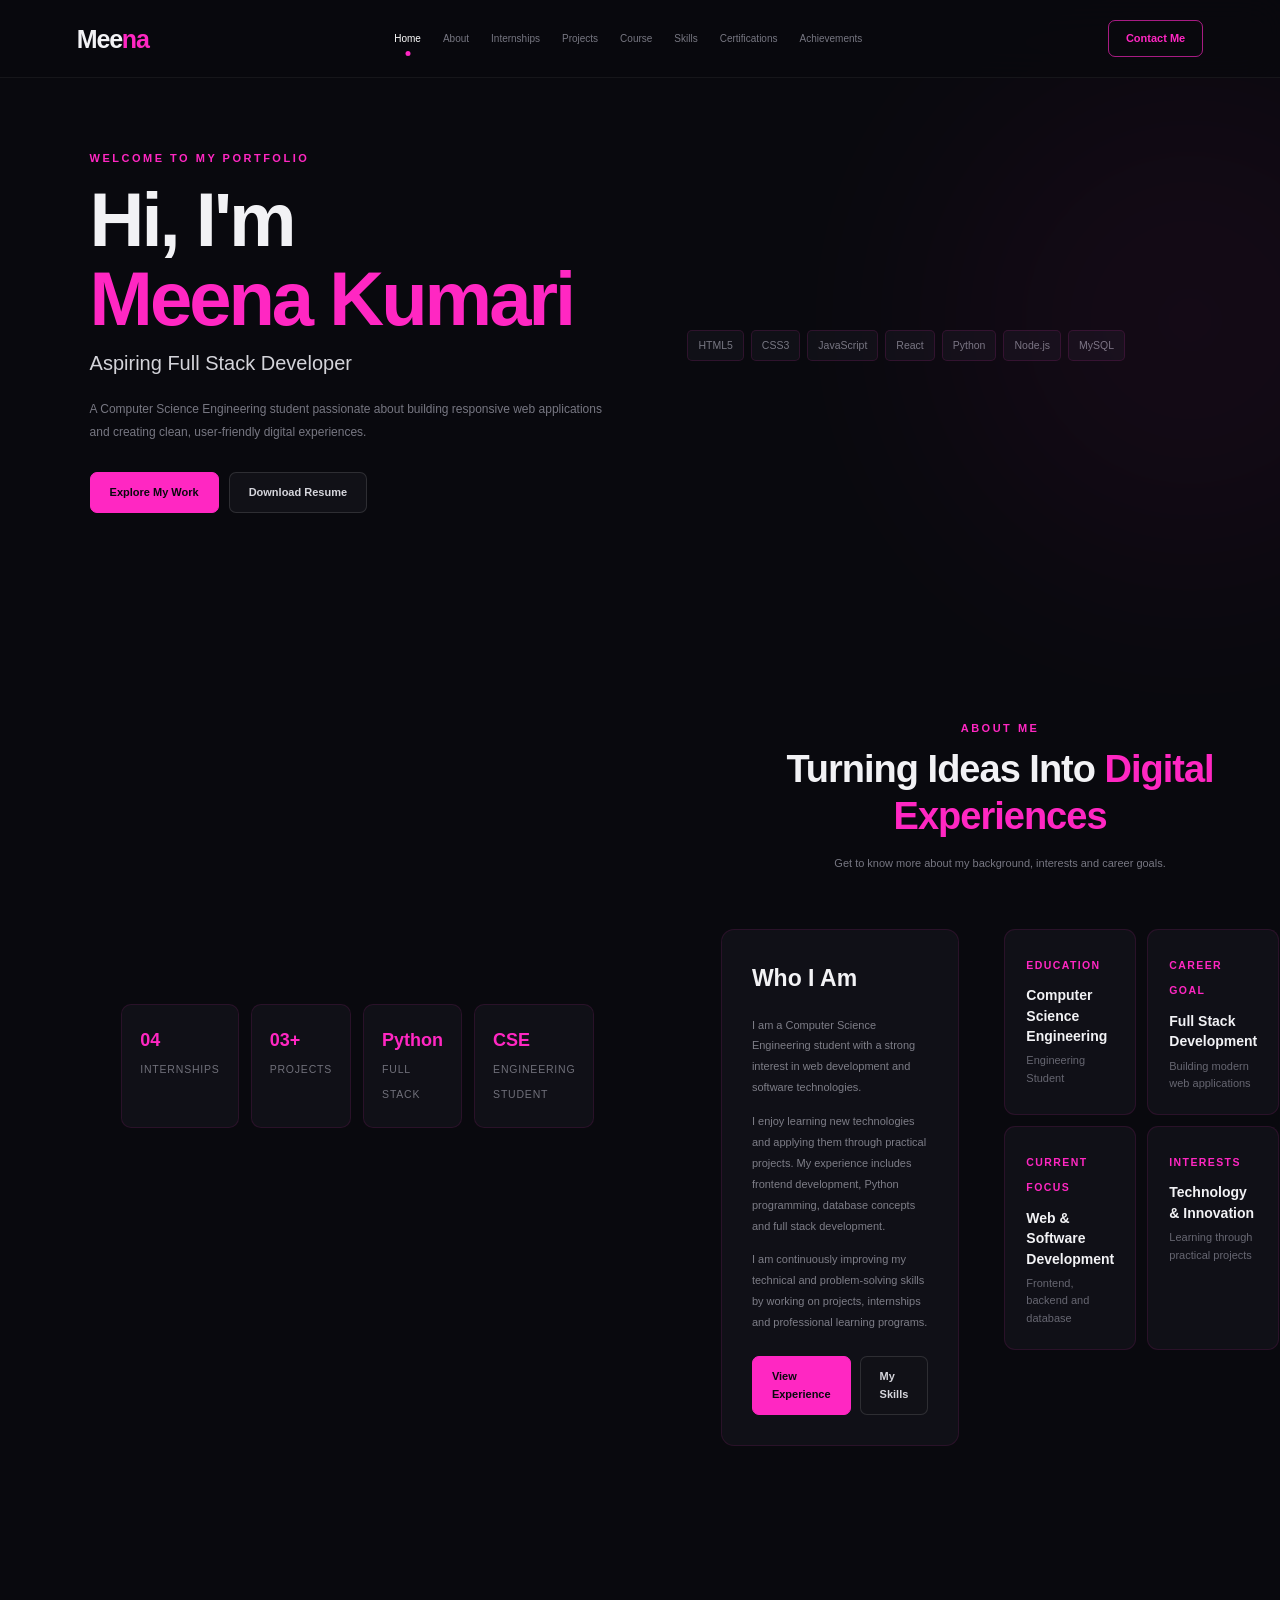
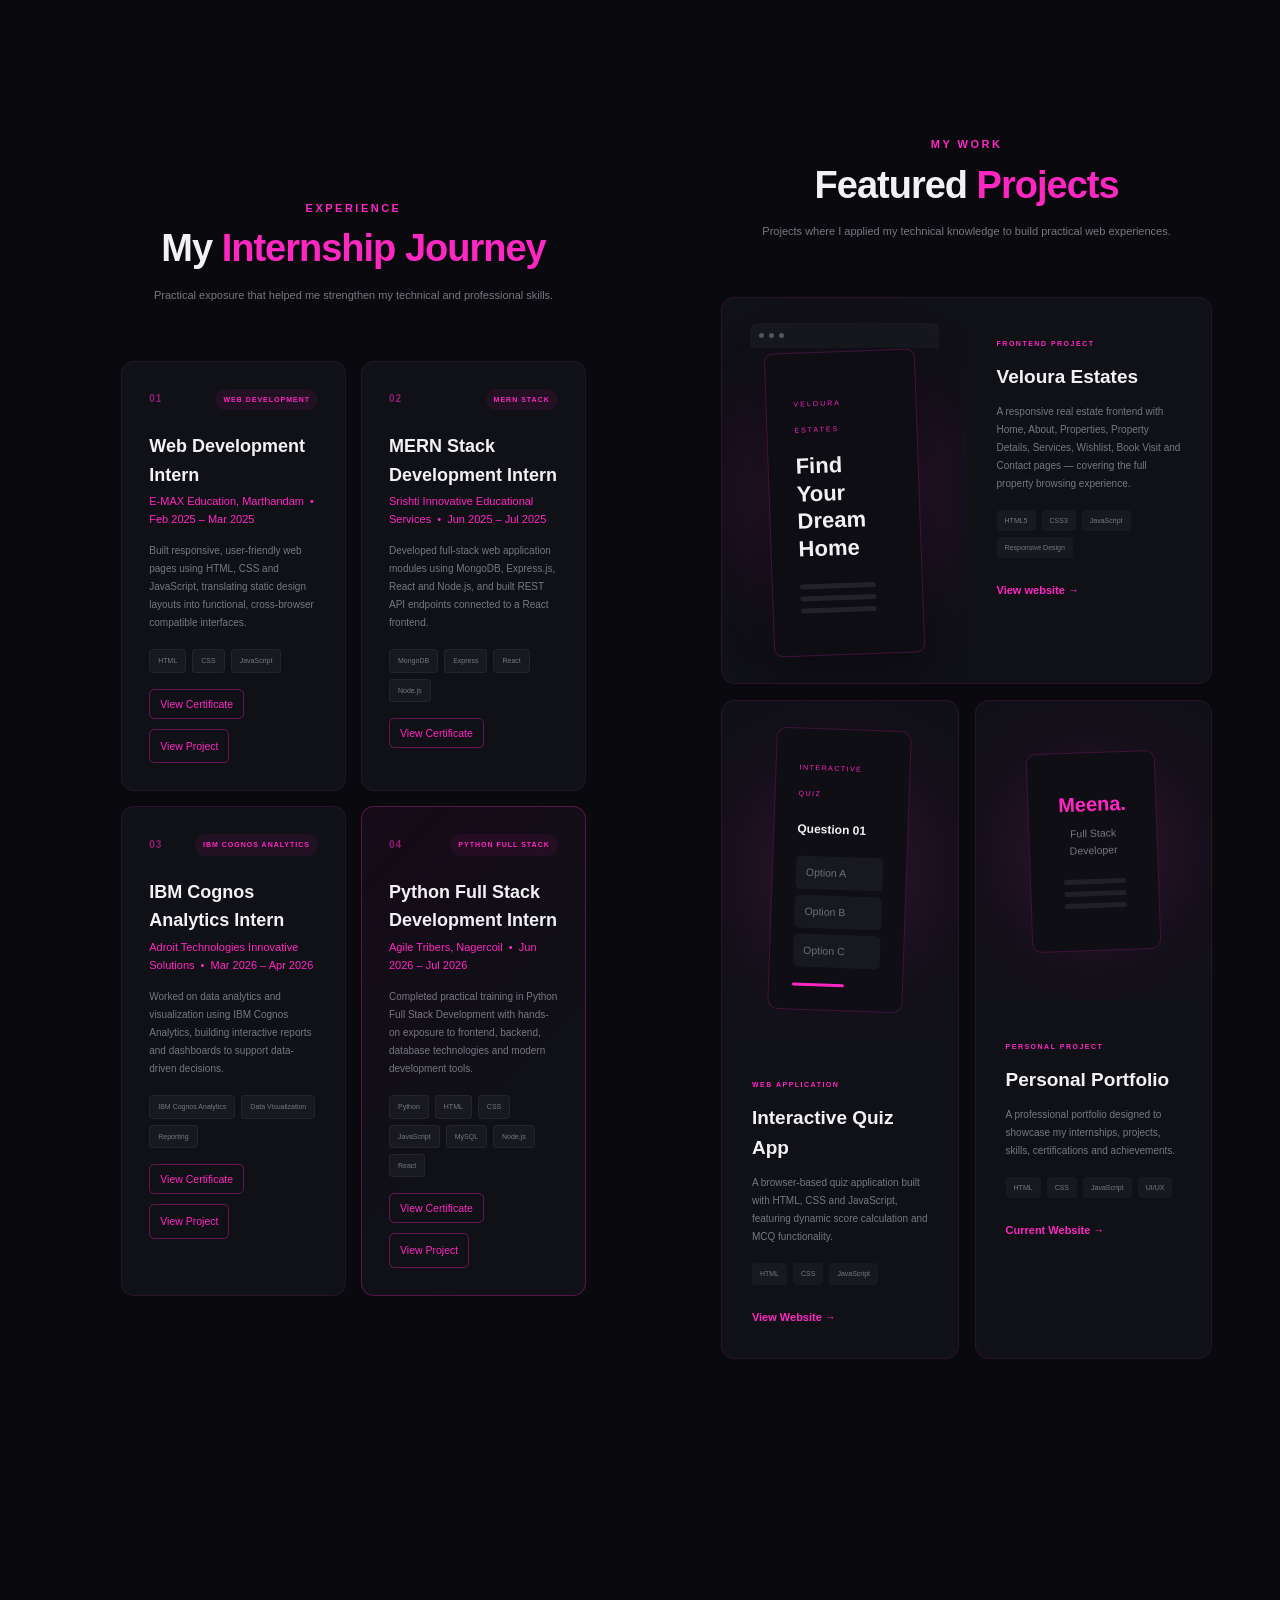
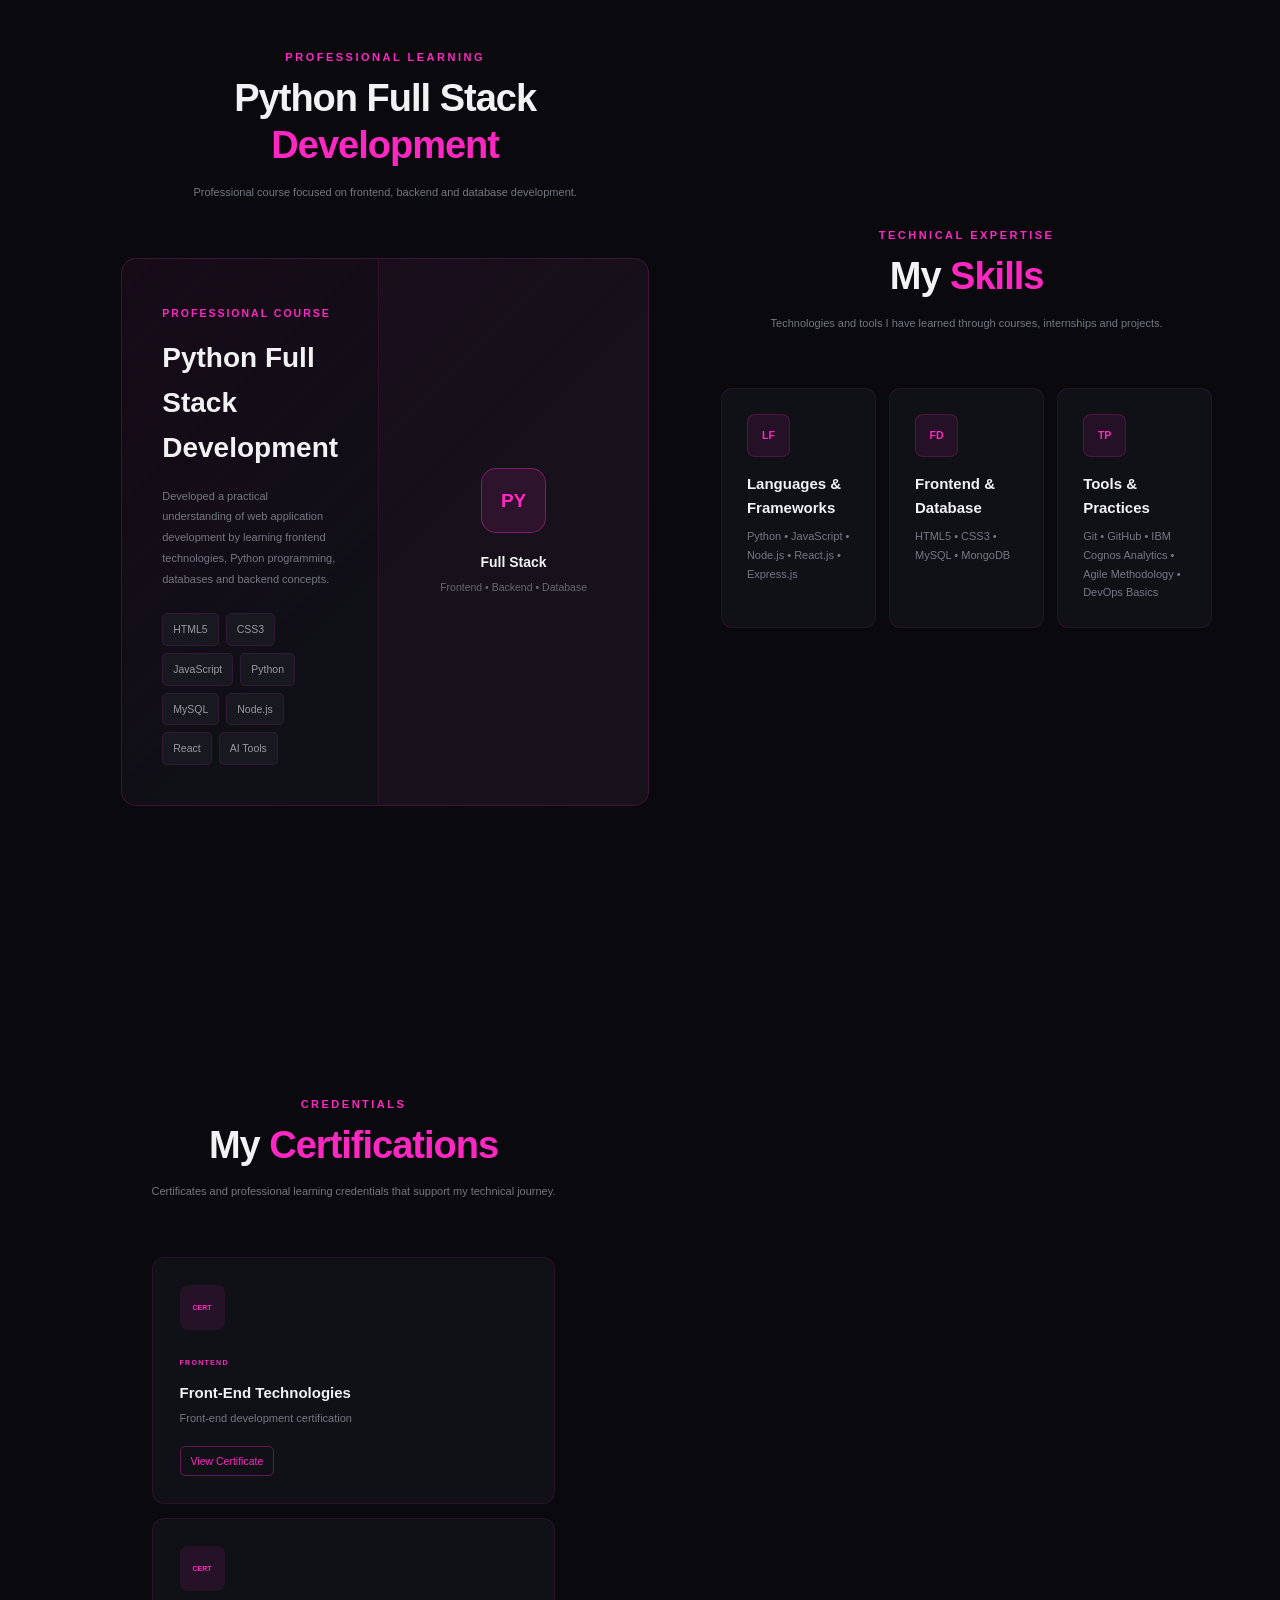
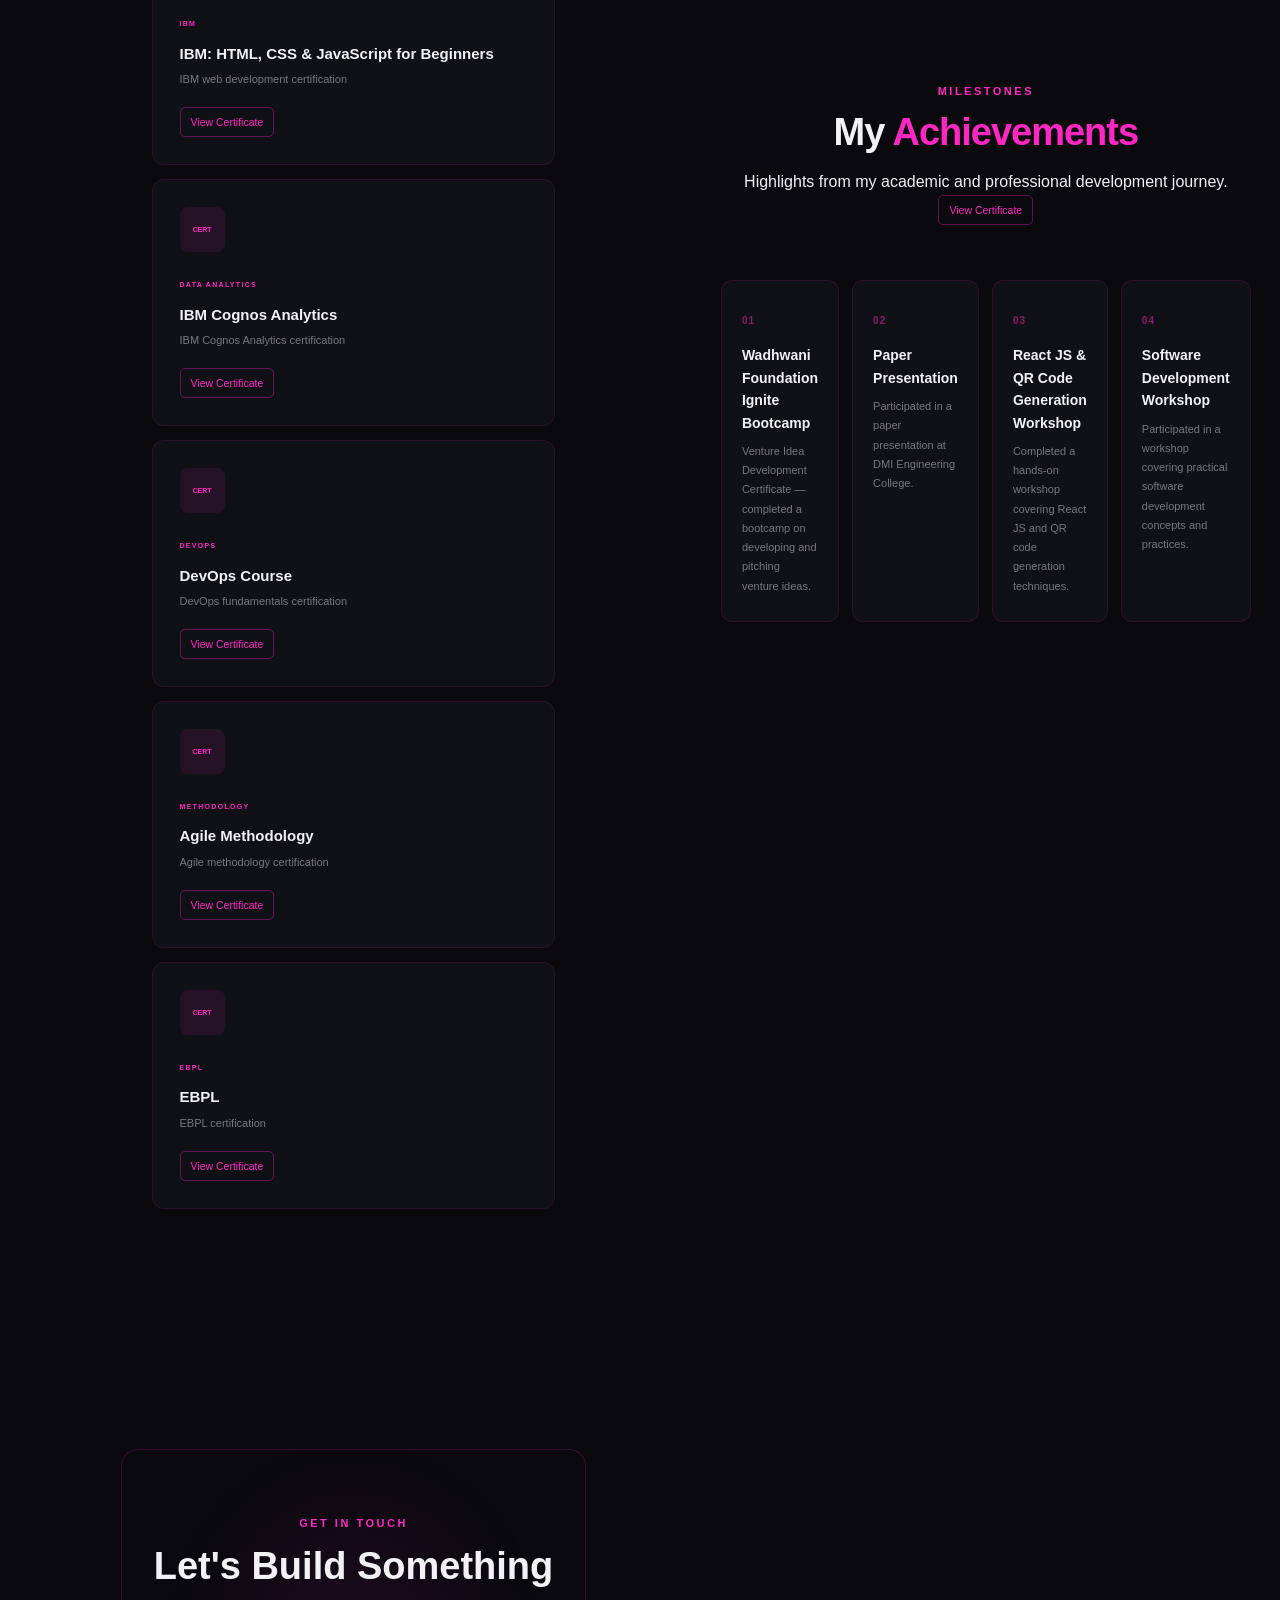
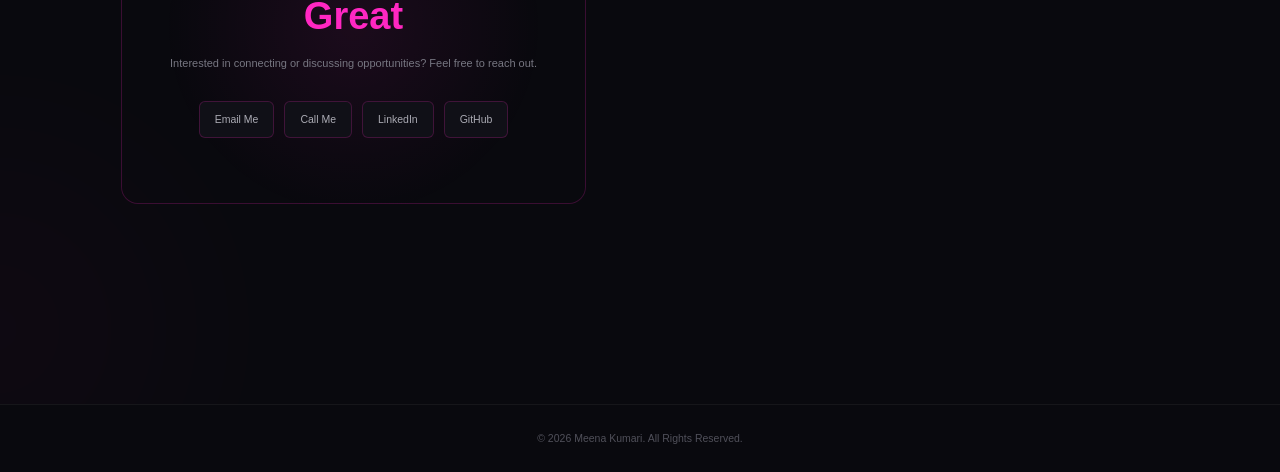
==== commit d37f5874: "Update index.html" ====
--- a/index.html
+++ b/index.html
@@ -133,7 +133,7 @@
             </a>
 
         </div>
-
+    </div><div>
 
         <div class="hero-skills">
 
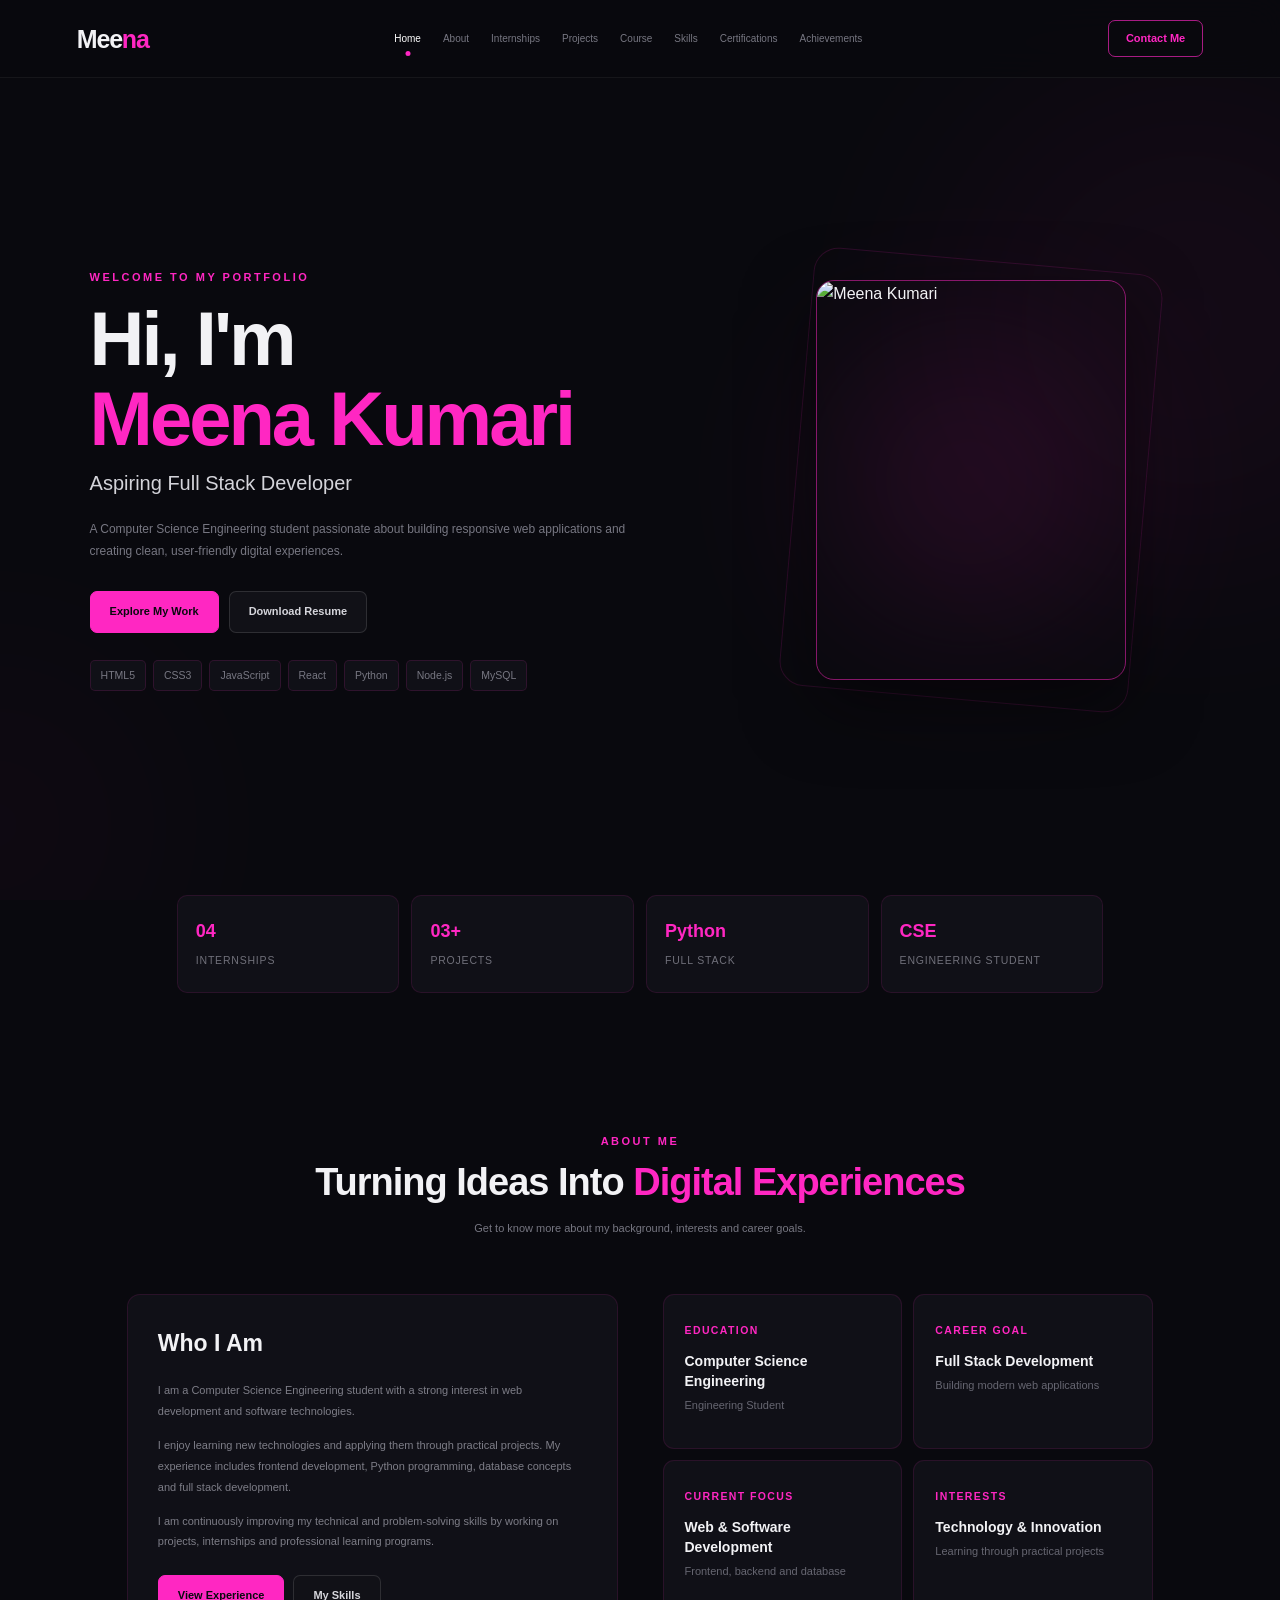
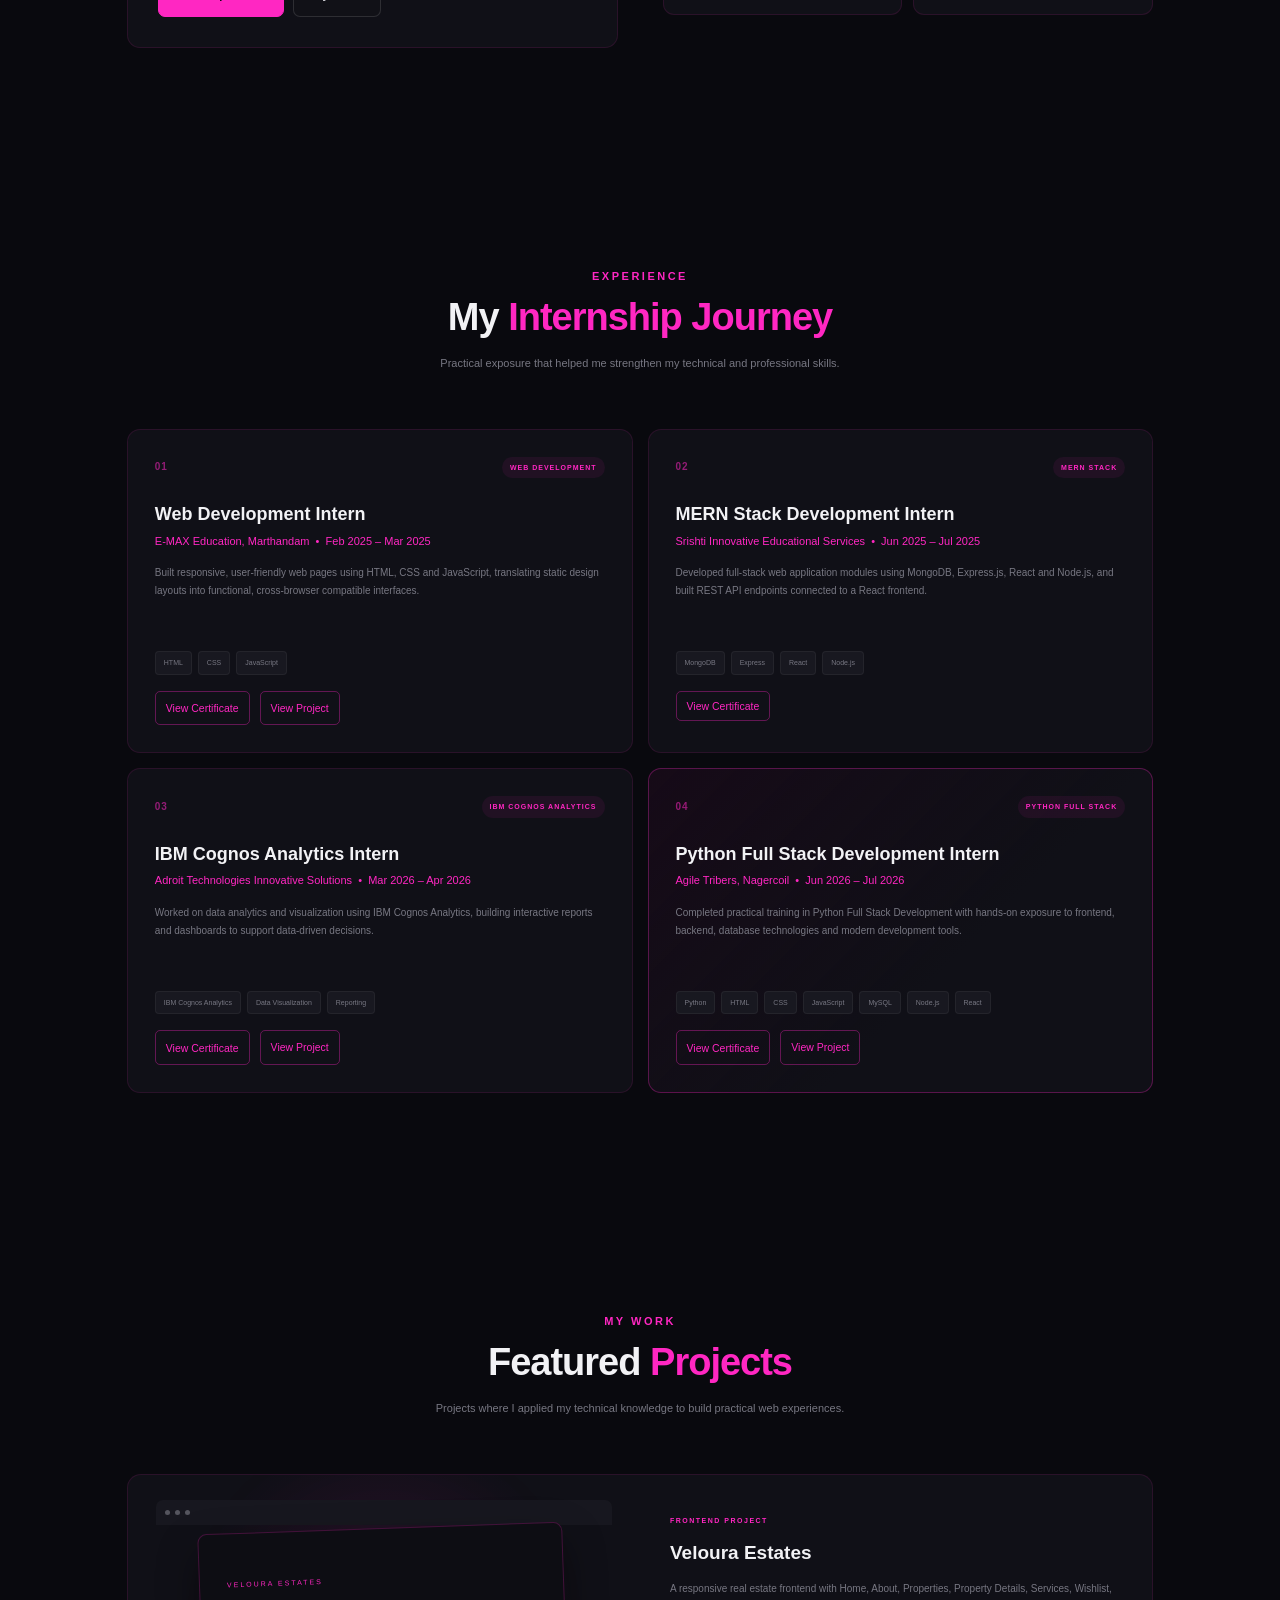
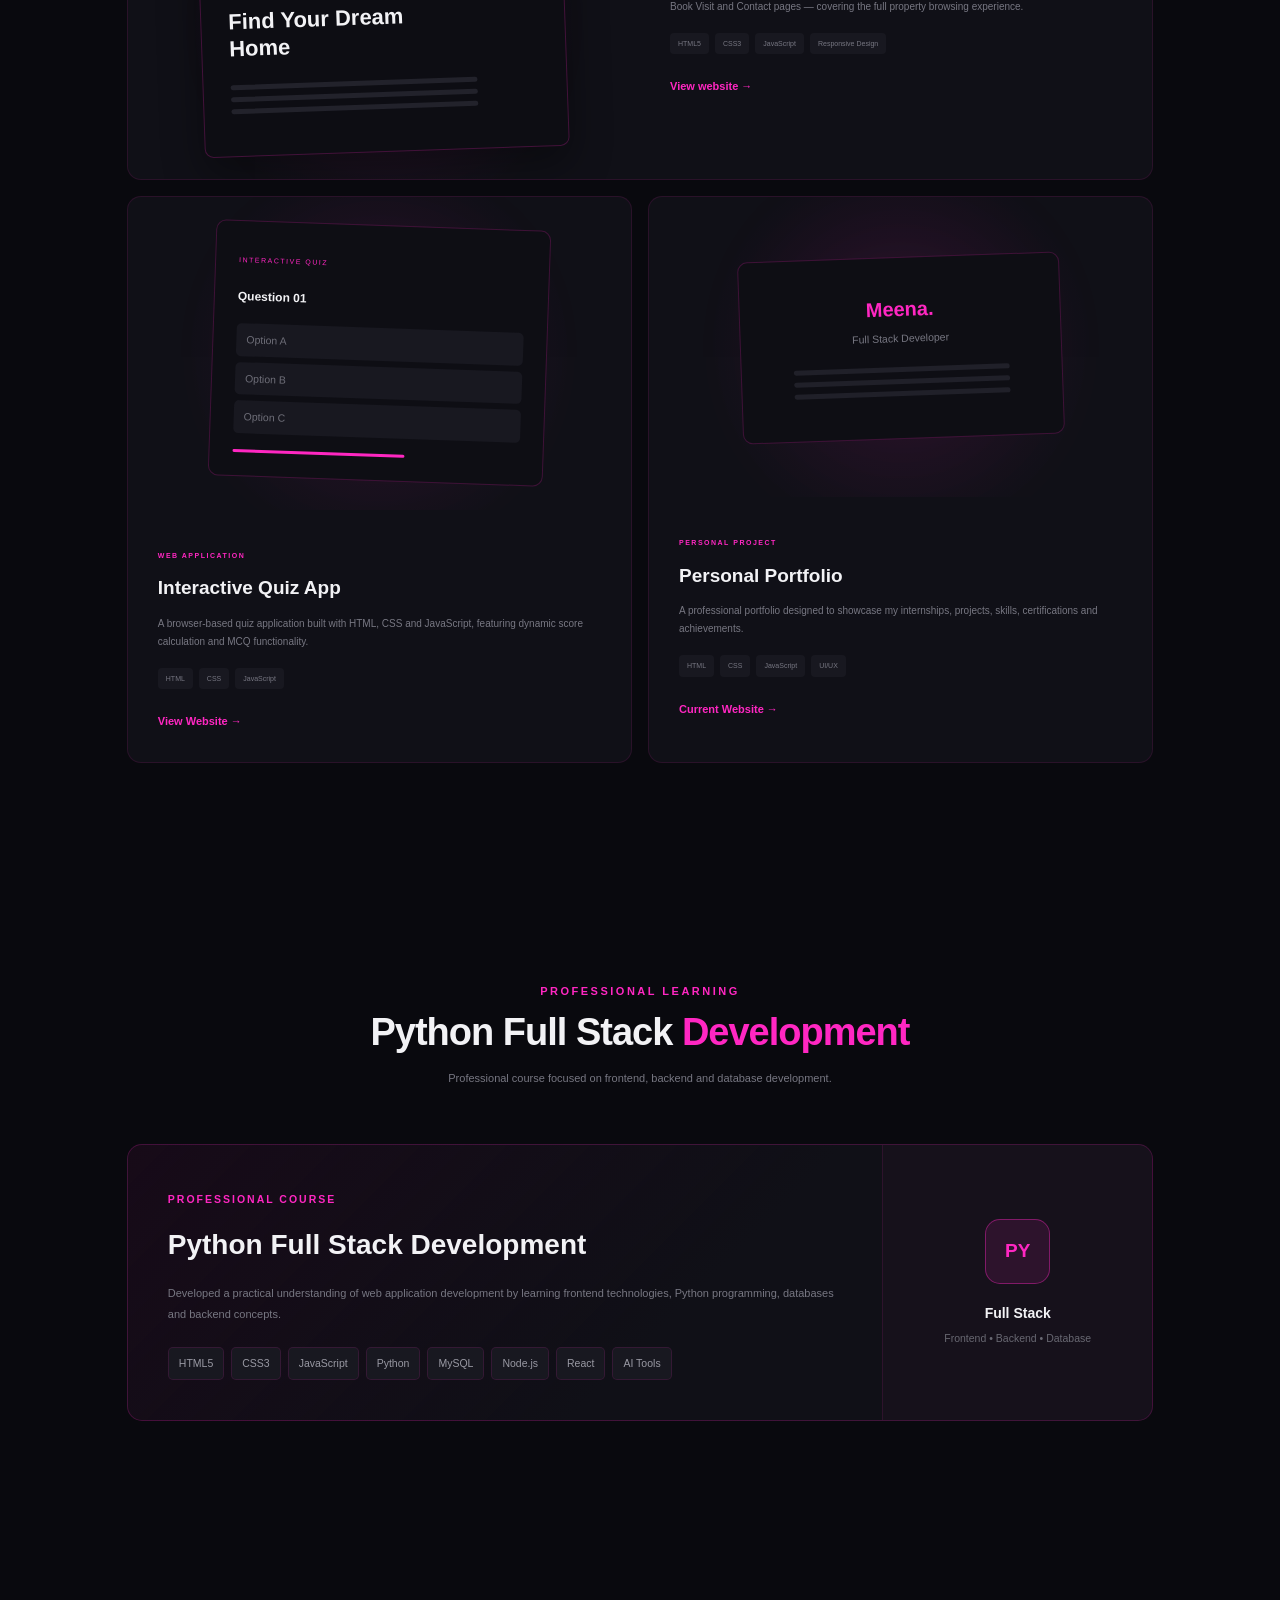
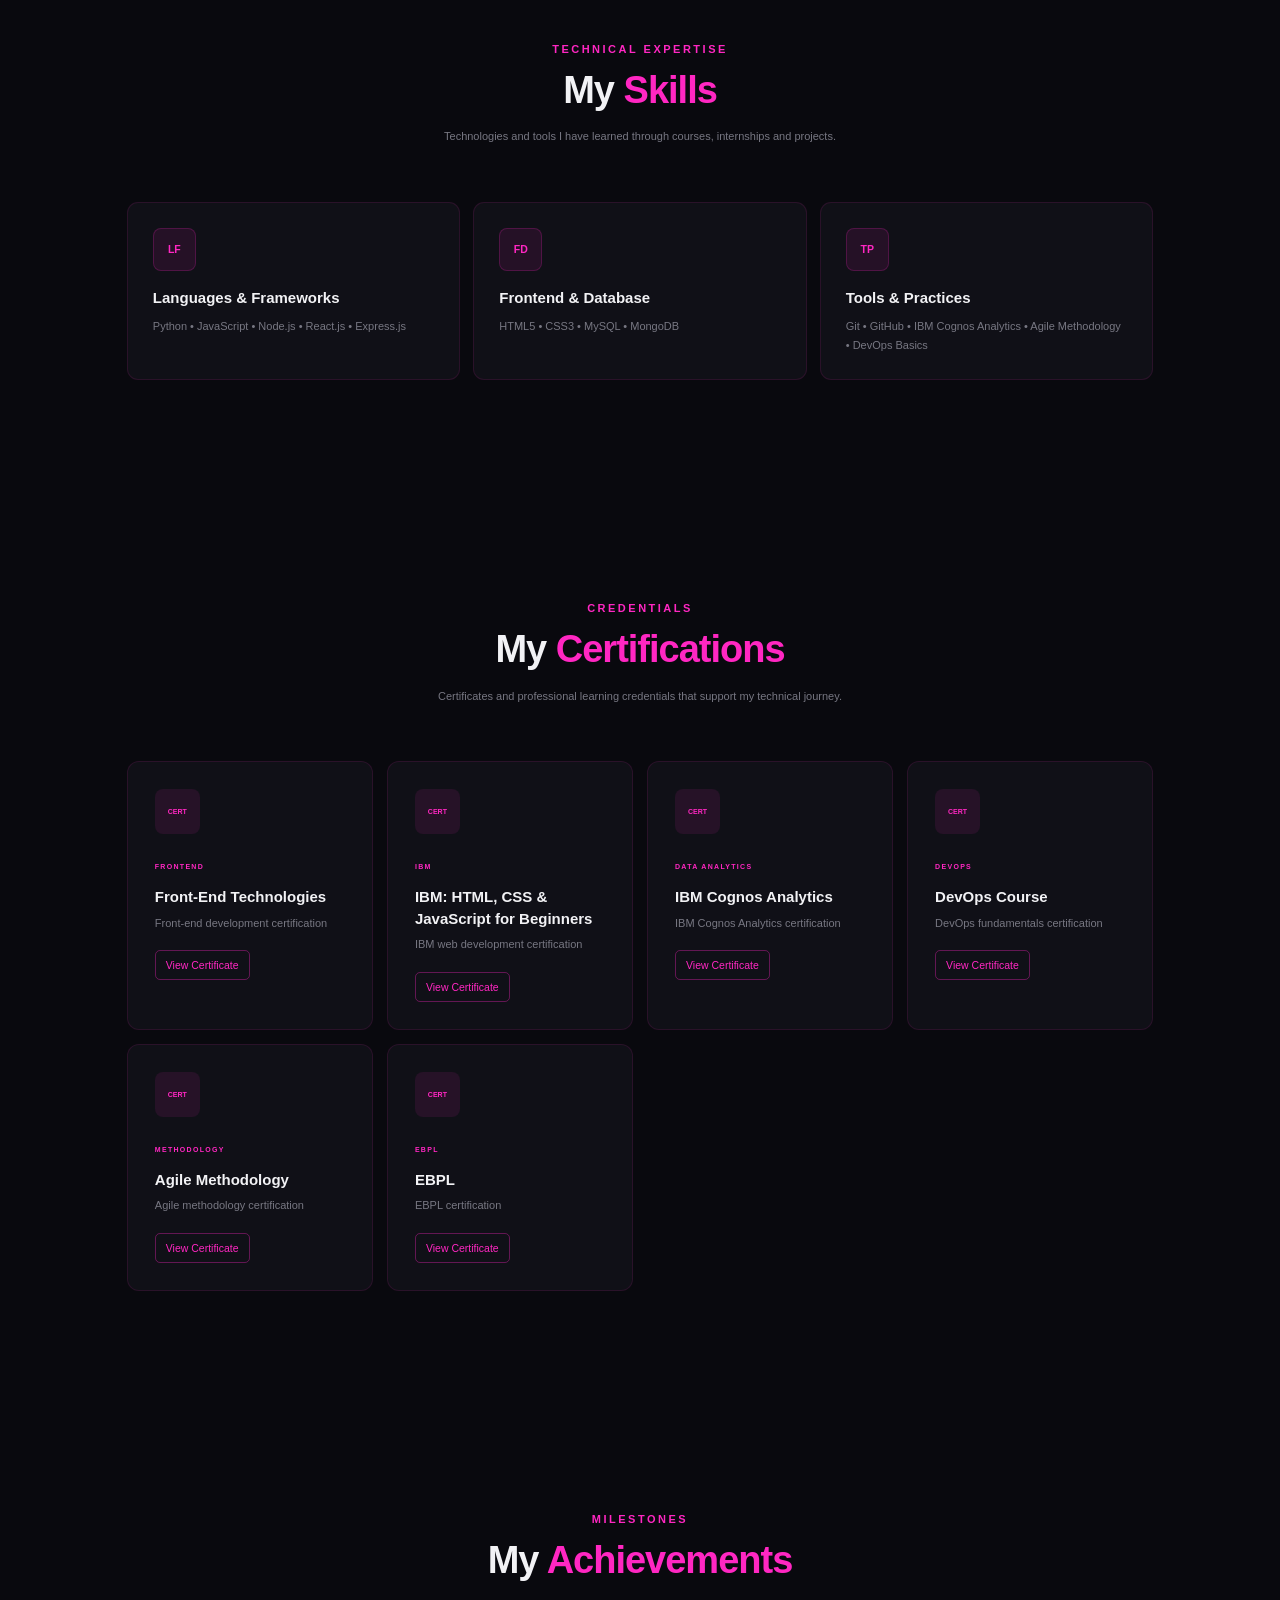
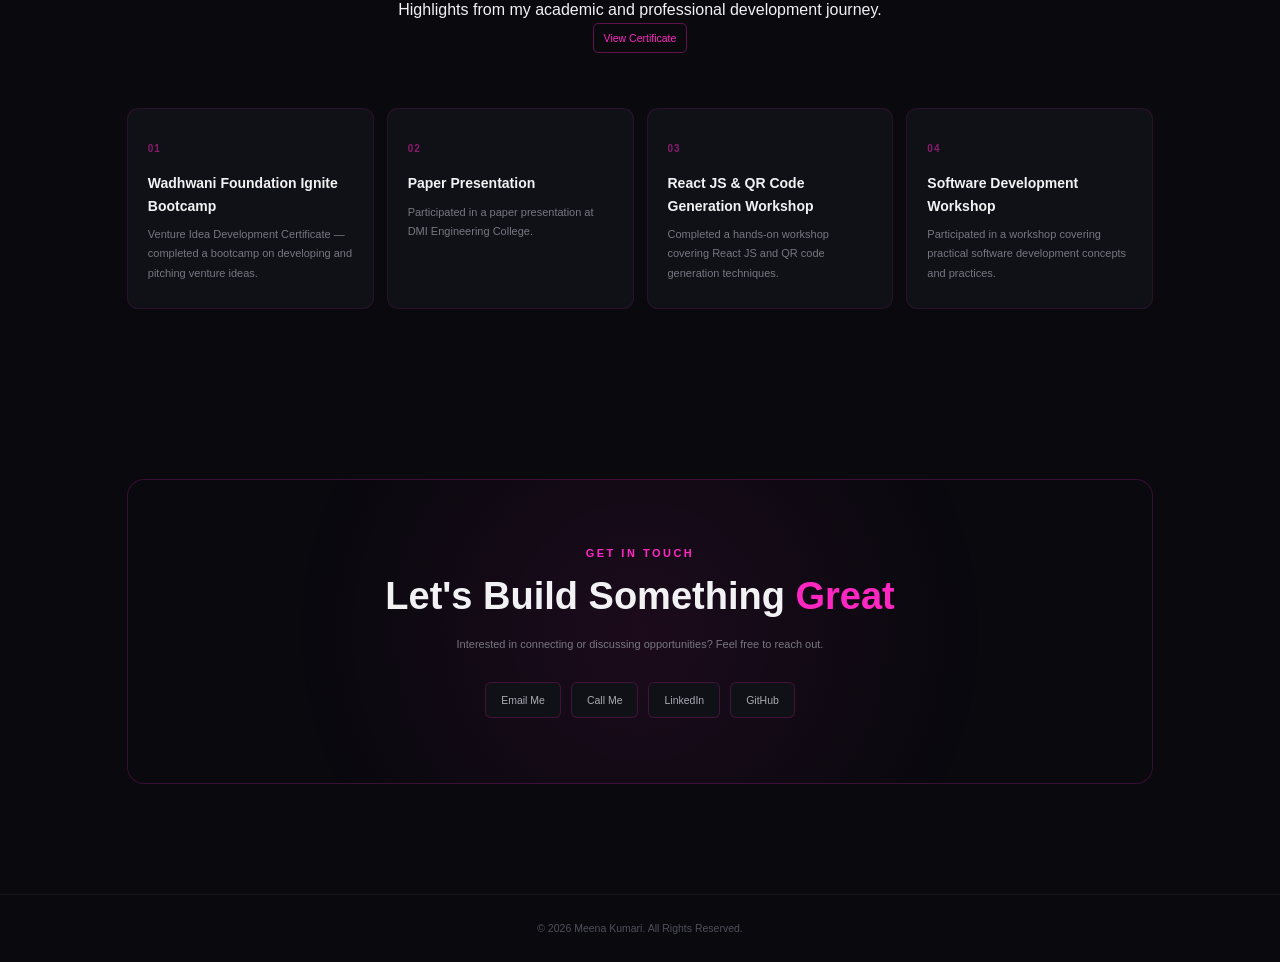
==== commit 2dc6010f: "Update index.html" ====
--- a/index.html
+++ b/index.html
@@ -133,7 +133,7 @@
             </a>
 
         </div>
-    </div><div>
+    
 
         <div class="hero-skills">
 
@@ -159,7 +159,7 @@
 
     <!-- PROFILE -->
 
-    <!-- <div class="hero-profile">
+    <div class="hero-profile">
 
         <div class="profile-ring"></div>
 
@@ -168,7 +168,7 @@
         <img src="mee1.jpeg"
              alt="Meena Kumari">
 
-        <div class="profile-label">
+        <!-- <div class="profile-label">
 
             <strong>
                 Full Stack
@@ -178,11 +178,11 @@
                 Developer
             </span>
 
-        </div>
-
-    </div>
-
-</section> -->
+        </div> -->
+
+    </div>
+
+</section>
 
 
 
